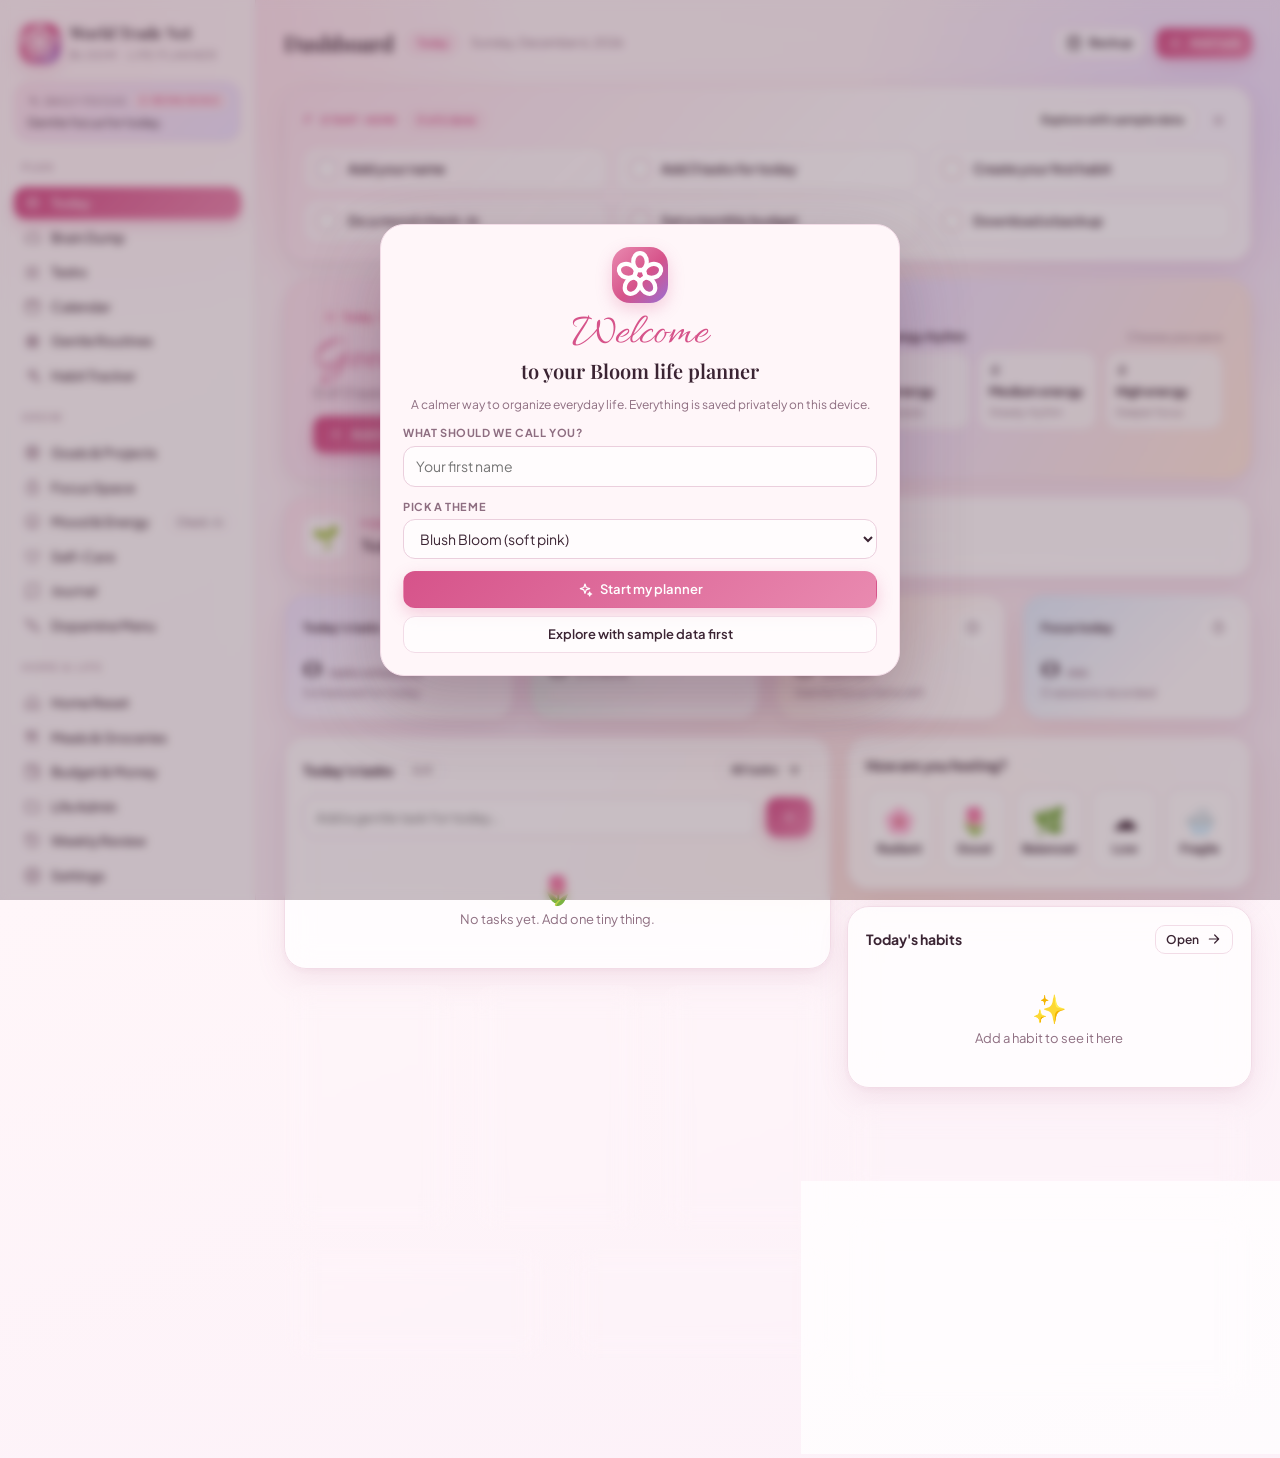
==== p/bl-rgx7etac41/bloom-life-planner-offline.html @ 40bbe831 "push code" ====
<!doctype html><html lang="en" data-theme="blush"><head><meta charset="utf-8"><meta name="viewport" content="width=device-width,initial-scale=1">
<title>Bloom Life Planner · World Trade Net (offline)</title><link rel="icon" href="[data-uri]"><style>@font-face{font-family:Jakarta;src:url([data-uri]) format('woff2');font-weight:400;font-display:swap}
@font-face{font-family:Jakarta;src:url([data-uri]) format('woff2');font-weight:500;font-display:swap}
@font-face{font-family:Jakarta;src:url([data-uri]) format('woff2');font-weight:600;font-display:swap}
@font-face{font-family:Jakarta;src:url([data-uri]) format('woff2');font-weight:700;font-display:swap}
@font-face{font-family:Playfair;src:url([data-uri]) format('woff2');font-weight:500;font-display:swap}
@font-face{font-family:Playfair;src:url([data-uri]) format('woff2');font-weight:600;font-display:swap}
@font-face{font-family:Playfair;src:url([data-uri]) format('woff2');font-weight:500;font-style:italic;font-display:swap}
@font-face{font-family:Playfair;src:url([data-uri]) format('woff2');font-weight:600;font-style:italic;font-display:swap}
@font-face{font-family:Allura;src:url([data-uri]) format('woff2');font-weight:400;font-display:swap}

:root,[data-theme=blush]{
 --bg1:#FFF6F9;--bg2:#FBEFF8;--blobA:#FFD3E3;--blobB:#E9D9FF;--blobC:#FFE6D6;
 --glass:rgba(255,255,255,.72);--glass2:rgba(255,255,255,.55);--line:#F2DCE7;--line2:#EBCFDD;
 --ink:#3B2433;--sub:#8E6E81;--mute:#B89AAB;
 --pri:#D6538A;--pri2:#E98AB0;--priSoft:#FCE3EE;--lav:#9A6FD3;--lavSoft:#EFE4FD;
 --mint:#3F9A72;--mintSoft:#DDF3E8;--peach:#E07F4F;--peachSoft:#FFE9DC;--sky:#4E86C9;--skySoft:#E1EDFB;--gold:#C99A2E;--goldSoft:#FBF0D3;
 --side:rgba(255,255,255,.62);--shadow:0 10px 30px rgba(170,90,130,.12),0 2px 6px rgba(170,90,130,.06);--ring:rgba(214,83,138,.25);
 color-scheme:light}
[data-theme=lavender]{--bg1:#F8F5FF;--bg2:#F1EBFE;--blobA:#E3D5FF;--blobB:#FFD8EA;--blobC:#D9E8FF;--line:#E4DAF6;--line2:#D9CCF0;
 --ink:#2F2442;--sub:#7A6A92;--mute:#A898BF;--pri:#8F5FD0;--pri2:#B793E6;--priSoft:#EFE6FD;--lav:#D6538A;--lavSoft:#FCE3EE;--shadow:0 10px 30px rgba(120,90,180,.13),0 2px 6px rgba(120,90,180,.06);--ring:rgba(143,95,208,.25)}
[data-theme=moonlight]{--bg1:#1B141F;--bg2:#241A2A;--blobA:#5A2747;--blobB:#3A2A5C;--blobC:#4A2B33;
 --glass:rgba(48,34,54,.72);--glass2:rgba(60,43,66,.55);--line:#46334D;--line2:#56405E;
 --ink:#F7EAF2;--sub:#C7AABD;--mute:#8E7488;--pri:#F28DB5;--pri2:#F6A9C8;--priSoft:#4A2A3E;--lav:#C3A1F2;--lavSoft:#3A2D52;
 --mint:#7FD3AA;--mintSoft:#24382F;--peach:#F4A37C;--peachSoft:#43302A;--sky:#8DB8EE;--skySoft:#25324A;--gold:#E9C56A;--goldSoft:#3E3522;
 --side:rgba(36,26,42,.78);--shadow:0 10px 30px rgba(0,0,0,.35);--ring:rgba(242,141,181,.3);color-scheme:dark}

*{box-sizing:border-box}
html,body{margin:0;height:100%}
body{font-family:Jakarta,system-ui,sans-serif;color:var(--ink);background:linear-gradient(160deg,var(--bg1),var(--bg2));font-size:14px;line-height:1.45;-webkit-font-smoothing:antialiased}
body:before{content:"";position:fixed;inset:0;z-index:-1;background:
 radial-gradient(600px 420px at 8% 4%,var(--blobA),transparent 70%),
 radial-gradient(520px 420px at 95% 12%,var(--blobB),transparent 70%),
 radial-gradient(600px 500px at 70% 100%,var(--blobC),transparent 70%);opacity:.75}
button,input,select,textarea{font:inherit;color:inherit}
a{color:var(--pri)}
.app{display:flex;min-height:100vh}
/* sidebar */
.side{width:256px;flex:none;position:sticky;top:0;height:100vh;overflow:auto;padding:18px 14px;background:var(--side);backdrop-filter:blur(18px);border-right:1px solid var(--line);display:flex;flex-direction:column;gap:10px;z-index:40}
.brand{display:flex;gap:10px;align-items:center;padding:4px 6px 8px}
.logo{width:40px;height:40px;border-radius:13px;background:linear-gradient(135deg,var(--pri2),var(--pri) 55%,var(--lav));display:grid;place-items:center;color:#fff;box-shadow:0 6px 16px var(--ring)}
.brand b{font:600 16px Playfair;letter-spacing:.2px;display:block}
.brand small{font-size:10.5px;color:var(--sub);letter-spacing:1.4px;text-transform:uppercase}
.focuscard{background:linear-gradient(135deg,var(--priSoft),var(--lavSoft));border:1px solid var(--line);border-radius:16px;padding:10px 12px}
.focuscard .k{font-size:10px;letter-spacing:1.5px;text-transform:uppercase;color:var(--sub);font-weight:600;display:flex;justify-content:space-between;align-items:center}
.focuscard .v{font-size:12.5px;margin-top:3px}
.navlbl{font-size:10px;letter-spacing:1.6px;text-transform:uppercase;color:var(--mute);font-weight:700;margin:8px 8px 2px}
.nav{display:flex;flex-direction:column;gap:2px}
.nav a{display:flex;align-items:center;gap:10px;padding:6.5px 10px;border-radius:12px;color:var(--ink);text-decoration:none;font-weight:500;font-size:13.5px;transition:.15s}
.nav a svg{width:17px;height:17px;color:var(--sub);flex:none}
.nav a:hover{background:var(--glass2)}
.nav a.on{background:linear-gradient(135deg,var(--pri),var(--pri2));color:#fff;box-shadow:0 6px 14px var(--ring)}
.nav a.on svg{color:#fff}
.nav .cnt{margin-left:auto;font-size:10.5px;background:var(--glass);border:1px solid var(--line);border-radius:999px;padding:0 7px;color:var(--sub);font-weight:600}
.nav a.on .cnt{background:rgba(255,255,255,.25);border-color:transparent;color:#fff}
.sidefoot{margin-top:auto;display:flex;flex-direction:column;gap:8px}
.me{display:flex;align-items:center;gap:10px;padding:8px;border-radius:14px;background:var(--glass);border:1px solid var(--line)}
.av{width:32px;height:32px;border-radius:50%;background:linear-gradient(135deg,var(--pri2),var(--lav));display:grid;place-items:center;color:#fff;font-weight:700}
.me b{font-size:12.5px;display:block}.me small{font-size:10.5px;color:var(--sub)}
/* main */
.main{flex:1;min-width:0;padding:18px 28px 60px}
.top{display:flex;align-items:center;gap:12px;margin-bottom:18px;position:sticky;top:0;z-index:30;padding:10px 0;backdrop-filter:blur(10px)}
.top h1{font:600 22px Playfair;margin:0}
.chip{display:inline-flex;align-items:center;gap:6px;font-size:11px;font-weight:600;padding:3px 10px;border-radius:999px;background:var(--priSoft);color:var(--pri);border:1px solid var(--line)}
.chip.lav{background:var(--lavSoft);color:var(--lav)}.chip.mint{background:var(--mintSoft);color:var(--mint)}.chip.peach{background:var(--peachSoft);color:var(--peach)}.chip.sky{background:var(--skySoft);color:var(--sky)}.chip.gold{background:var(--goldSoft);color:var(--gold)}.chip.grey{background:var(--glass2);color:var(--sub)}
.top .sp{flex:1}
.icon-btn.ham{display:none}
.btn{display:inline-flex;align-items:center;gap:7px;border:1px solid var(--line);background:var(--glass);padding:8px 14px;border-radius:12px;cursor:pointer;font-weight:600;font-size:13px;transition:.15s;white-space:nowrap}
.btn:hover{border-color:var(--pri2);transform:translateY(-1px)}
.btn svg{width:16px;height:16px}
.btn.pri{background:linear-gradient(135deg,var(--pri),var(--pri2));border-color:transparent;color:#fff;box-shadow:0 6px 16px var(--ring)}
.btn.sm{padding:5px 10px;font-size:12px;border-radius:10px}
.btn.ghost{background:transparent}
.btn.danger{color:#C2416B}
.icon-btn{width:30px;height:30px;display:inline-grid;place-items:center;border-radius:9px;border:1px solid transparent;background:transparent;cursor:pointer;color:var(--sub)}
.icon-btn:hover{background:var(--glass2);border-color:var(--line);color:var(--pri)}
.icon-btn svg{width:15px;height:15px}
/* cards */
.grid{display:grid;gap:16px}
.g2{grid-template-columns:repeat(2,minmax(0,1fr))}.g3{grid-template-columns:repeat(3,minmax(0,1fr))}.g4{grid-template-columns:repeat(4,minmax(0,1fr))}
.card{background:var(--glass);backdrop-filter:blur(14px);border:1px solid var(--line);border-radius:22px;padding:18px;box-shadow:var(--shadow);min-width:0}
.card.tint{background:linear-gradient(135deg,var(--priSoft),var(--glass) 60%)}
.card.lav{background:linear-gradient(135deg,var(--lavSoft),var(--glass) 70%)}
.card.mint{background:linear-gradient(135deg,var(--mintSoft),var(--glass) 70%)}
.card.peach{background:linear-gradient(135deg,var(--peachSoft),var(--glass) 70%)}
.card.sky{background:linear-gradient(135deg,var(--skySoft),var(--glass) 70%)}
.ch{display:flex;align-items:center;gap:8px;margin-bottom:12px}
.ch h3{margin:0;font-size:14px;font-weight:700}
.ch .sub{color:var(--sub);font-size:12px}
.ch .sp{flex:1}
.eyebrow{font-size:10.5px;letter-spacing:1.6px;text-transform:uppercase;color:var(--pri);font-weight:700;display:flex;align-items:center;gap:6px}
.hero{position:relative;overflow:hidden;border-radius:26px;padding:26px 28px;background:linear-gradient(120deg,var(--priSoft),var(--lavSoft) 60%,var(--peachSoft));border:1px solid var(--line);box-shadow:var(--shadow)}
.hero h2{font:600 30px Playfair;margin:6px 0 4px}
.hero h2 .script{font:400 46px Allura;color:var(--pri);font-weight:400;line-height:.8}
.hero p{margin:0;color:var(--sub)}
.stat{display:flex;flex-direction:column;gap:2px}
.stat .n{font:600 30px Playfair;line-height:1.1}
.stat .l{font-size:12px;color:var(--sub)}
.stat .k{font-size:11px;font-weight:700;letter-spacing:.3px;display:flex;align-items:center;gap:6px}
.bar{height:8px;border-radius:99px;background:var(--glass2);border:1px solid var(--line);overflow:hidden}
.bar i{display:block;height:100%;border-radius:99px;background:linear-gradient(90deg,var(--pri),var(--pri2))}
.bar.mint i{background:linear-gradient(90deg,var(--mint),#8BD3B0)}.bar.lav i{background:linear-gradient(90deg,var(--lav),#C7AEF0)}.bar.peach i{background:linear-gradient(90deg,var(--peach),#F6B892)}.bar.sky i{background:linear-gradient(90deg,var(--sky),#9CC2EE)}
.muted{color:var(--sub)}.small{font-size:12px}.tiny{font-size:11px}
.row{display:flex;align-items:center;gap:10px}
.wrap{flex-wrap:wrap}
.col{display:flex;flex-direction:column;gap:8px}
.empty{text-align:center;color:var(--sub);padding:22px 10px;font-size:13px}
.empty .e{font-size:28px}
/* list items */
.item{display:flex;align-items:center;gap:10px;padding:10px 12px;border-radius:14px;background:var(--glass2);border:1px solid var(--line);transition:.15s}
.item:hover{border-color:var(--pri2)}
.item .t{flex:1;min-width:0}
.item .t b{font-weight:600;font-size:13.5px;display:block;overflow:hidden;text-overflow:ellipsis}
.item .t small{color:var(--sub);font-size:11.5px}
.item.done .t b{text-decoration:line-through;color:var(--mute)}
.item .acts{display:flex;gap:2px;opacity:.55}.item:hover .acts{opacity:1}
.ck{width:22px;height:22px;border-radius:8px;border:2px solid var(--line2);background:var(--glass);display:grid;place-items:center;cursor:pointer;flex:none;transition:.15s;padding:0}
.ck.round{border-radius:50%}
.ck svg{width:13px;height:13px;color:#fff;opacity:0}
.ck.on{background:linear-gradient(135deg,var(--mint),#6CC79C);border-color:transparent}
.ck.on svg{opacity:1}
.list{display:flex;flex-direction:column;gap:7px}
.seg{display:inline-flex;background:var(--glass2);border:1px solid var(--line);border-radius:12px;padding:3px;gap:2px}
.seg button{border:0;background:transparent;padding:5px 12px;border-radius:9px;cursor:pointer;font-size:12px;font-weight:600;color:var(--sub)}
.seg button.on{background:var(--glass);color:var(--pri);box-shadow:0 2px 6px rgba(0,0,0,.06)}
.energy{display:grid;grid-template-columns:repeat(3,1fr);gap:8px}
.energy button{border:1px solid var(--line);background:var(--glass);border-radius:14px;padding:9px 10px;text-align:left;cursor:pointer}
.energy button b{display:block;font-size:12.5px}.energy button small{font-size:10.5px;color:var(--sub)}
.energy button.on{background:linear-gradient(135deg,var(--peachSoft),var(--goldSoft));border-color:var(--peach)}
.pill{display:inline-flex;align-items:center;gap:5px;font-size:10.5px;font-weight:600;padding:2px 8px;border-radius:999px;background:var(--glass2);border:1px solid var(--line);color:var(--sub)}
.dot{width:8px;height:8px;border-radius:50%;display:inline-block;flex:none}
/* forms */
.f{display:flex;flex-direction:column;gap:5px;margin-bottom:12px}
.f label{font-size:11px;font-weight:700;letter-spacing:.6px;text-transform:uppercase;color:var(--sub)}
.in{width:100%;border:1px solid var(--line2);background:var(--glass);border-radius:12px;padding:9px 12px;outline:none;transition:.15s}
.in:focus{border-color:var(--pri);box-shadow:0 0 0 4px var(--ring)}
textarea.in{min-height:84px;resize:vertical}
.frow{display:grid;grid-template-columns:1fr 1fr;gap:10px}
.qa{display:flex;gap:8px}
.qa .in{flex:1}
/* modal */
.mask{position:fixed;inset:0;background:rgba(60,25,45,.28);backdrop-filter:blur(4px);display:grid;place-items:center;z-index:100;padding:16px;animation:fade .15s}
.modal{width:min(520px,100%);max-height:90vh;overflow:auto;background:var(--bg1);border:1px solid var(--line);border-radius:24px;padding:22px;box-shadow:0 30px 70px rgba(80,30,60,.3);animation:pop .2s cubic-bezier(.2,.9,.3,1.2)}
.modal h3{font:600 20px Playfair;margin:0 0 4px}
.modal .mh{display:flex;align-items:flex-start;gap:10px;margin-bottom:14px}
.modal .mf{display:flex;justify-content:flex-end;gap:8px;margin-top:6px}
@keyframes pop{from{transform:scale(.94);opacity:0}}@keyframes fade{from{opacity:0}}
.toast{position:fixed;bottom:22px;left:50%;transform:translateX(-50%);background:var(--ink);color:var(--bg1);padding:10px 18px;border-radius:999px;font-weight:600;font-size:13px;z-index:200;box-shadow:0 10px 30px rgba(0,0,0,.2);animation:pop .2s}
/* calendar */
.cal{display:grid;grid-template-columns:repeat(7,1fr);gap:6px}
.cal .dn{font-size:10.5px;font-weight:700;letter-spacing:1px;color:var(--sub);text-align:center;padding:4px 0}
.cal .d{min-height:92px;border-radius:14px;background:var(--glass2);border:1px solid var(--line);padding:6px 7px;cursor:pointer;display:flex;flex-direction:column;gap:3px;overflow:hidden}
.cal .d.o{opacity:.4}
.cal .d.today{border-color:var(--pri);box-shadow:0 0 0 3px var(--ring)}
.cal .d.sel{background:var(--priSoft)}
.cal .d .num{font-size:12px;font-weight:700}
.ev{font-size:10.5px;padding:2px 6px;border-radius:7px;white-space:nowrap;overflow:hidden;text-overflow:ellipsis;font-weight:600}
/* habits */
.hgrid{width:100%;border-collapse:separate;border-spacing:0 6px}
.hgrid th{font-size:10.5px;letter-spacing:1px;color:var(--sub);font-weight:700;text-transform:uppercase;padding:0 4px}
.hgrid td{background:var(--glass2);padding:8px 6px;border-top:1px solid var(--line);border-bottom:1px solid var(--line);text-align:center}
.hgrid td:first-child{text-align:left;border-left:1px solid var(--line);border-radius:14px 0 0 14px;padding-left:12px}
.hgrid td:last-child{border-right:1px solid var(--line);border-radius:0 14px 14px 0}
.hcell{width:26px;height:26px;border-radius:9px;border:2px solid var(--line2);background:var(--glass);cursor:pointer;display:inline-grid;place-items:center;padding:0}
.hcell.on{border-color:transparent;color:#fff}
.hcell svg{width:13px;height:13px}
.emo{font-size:18px;width:34px;height:34px;display:grid;place-items:center;border-radius:12px;background:var(--glass);border:1px solid var(--line);flex:none}
/* focus timer */
.ring{position:relative;width:230px;height:230px;margin:6px auto}
.ring svg{width:100%;height:100%;transform:rotate(-90deg)}
.ring .c{position:absolute;inset:0;display:grid;place-items:center;text-align:center}
.ring .c b{font:600 46px Playfair;display:block;letter-spacing:1px}
/* mood */
.moods{display:grid;grid-template-columns:repeat(5,1fr);gap:8px}
.moods button{border:1px solid var(--line);background:var(--glass);border-radius:16px;padding:12px 6px;cursor:pointer;text-align:center}
.moods button .m{font-size:26px;display:block}
.moods button b{font-size:12px;display:block;margin-top:2px}
.moods button small{font-size:10px;color:var(--sub)}
.moods button.on{border-color:var(--pri);background:var(--priSoft);box-shadow:0 0 0 3px var(--ring)}
.tag{border:1px solid var(--line);background:var(--glass);border-radius:999px;padding:4px 11px;font-size:11.5px;cursor:pointer;font-weight:500}
.tag.on{background:var(--lavSoft);border-color:var(--lav);color:var(--lav);font-weight:700}
/* rooms */
.room{border-radius:22px;padding:16px;border:1px solid var(--line);background:var(--glass);box-shadow:var(--shadow)}
.room .ic{width:42px;height:42px;border-radius:14px;display:grid;place-items:center;font-size:20px}
/* meals */
.week{display:grid;grid-template-columns:repeat(7,minmax(0,1fr));gap:8px}
.dayc{border-radius:16px;border:1px solid var(--line);background:var(--glass2);padding:8px;display:flex;flex-direction:column;gap:6px;min-width:0}
.dayc.today{border-color:var(--pri);background:var(--priSoft)}
.dayc h4{margin:0;font-size:12px;font-weight:700}
.meal{border-radius:11px;padding:6px 8px;font-size:11.5px;cursor:pointer;border:1px dashed var(--line2);min-height:38px}
.meal small{display:block;font-size:9.5px;letter-spacing:1px;font-weight:700;text-transform:uppercase}
.meal.has{border-style:solid}
/* dopamine */
.menu4{display:grid;grid-template-columns:repeat(4,minmax(0,1fr));gap:14px}
/* journal */
.jentry{border-left:3px solid var(--pri2);padding:4px 0 4px 12px}
.banner{background:linear-gradient(90deg,var(--pri),var(--lav));color:#fff;text-align:center;padding:8px 14px;font-size:13px;font-weight:600}
.banner a{color:#fff;text-decoration:underline}
.kbd{font-size:11px;border:1px solid var(--line);border-radius:6px;padding:0 5px;background:var(--glass2)}
.svgc{width:100%;display:block}
.fab{display:none}
@media (max-width:1100px){.g4{grid-template-columns:repeat(2,minmax(0,1fr))}.menu4{grid-template-columns:repeat(2,minmax(0,1fr))}}
@media (max-width:860px){
 .side{position:fixed;left:0;top:0;transform:translateX(-105%);transition:.25s;box-shadow:20px 0 50px rgba(0,0,0,.15)}
 .side.open{transform:none}
 .icon-btn.ham{display:inline-grid}
 .main{padding:10px 14px 90px}
 .g2,.g3{grid-template-columns:1fr}
 .grid[style*=grid-template-columns]{grid-template-columns:minmax(0,1fr)!important}
 .ch{flex-wrap:wrap}
 .seg{flex-wrap:wrap}
 .cal{gap:3px}.cal .d{padding:4px}
 .hgrid td,.hgrid th{padding:6px 3px}
 .banner{font-size:11.5px}
 .top .btn.pri{padding:6px 10px}
 .week{grid-template-columns:repeat(2,minmax(0,1fr))}
 .top h1{font-size:19px}.top .hide-m{display:none}
 .hero h2{font-size:24px}.hero h2 .script{font-size:36px}
 .cal .d{min-height:62px}.ev{display:none}.cal .d .dots{display:flex}
 .fab{display:grid;position:fixed;right:18px;bottom:20px;width:56px;height:56px;border-radius:50%;border:0;background:linear-gradient(135deg,var(--pri),var(--pri2));color:#fff;box-shadow:0 10px 24px var(--ring);z-index:50;place-items:center}
 .energy{grid-template-columns:1fr 1fr 1fr}
}
@media (max-width:520px){.g4{grid-template-columns:1fr 1fr}.moods{grid-template-columns:repeat(5,1fr)}.moods button{padding:8px 2px}.moods button small{display:none}.menu4{grid-template-columns:1fr}.frow{grid-template-columns:1fr}}
.dots{display:none;gap:2px;flex-wrap:wrap}
</style>
<script>window.BLOOM_MODE='full';window.BLOOM_SHOP='https://www.etsy.com/shop/worldtradenet';window.BLOOM_NOSW=true;</script></head><body><div id="root"></div><script>/* World Trade Net · Bloom ADHD Life Planner — core */
const MODE = window.BLOOM_MODE || 'full';
const DEMO = MODE === 'demo';
const KEY = DEMO ? 'wtn-bloom-demo-v1' : 'wtn-bloom-v1';
const SHOP = window.BLOOM_SHOP || 'https://www.etsy.com/shop/worldtradenet';
const store = (() => { try { const s = DEMO ? sessionStorage : localStorage; s.setItem('_t', '1'); s.removeItem('_t'); return s; } catch (e) { const m = {}; return { getItem: k => m[k] ?? null, setItem: (k, v) => m[k] = v, removeItem: k => delete m[k] }; } })();

const $ = s => document.querySelector(s);
const uid = () => Math.random().toString(36).slice(2, 9);
const pad = n => String(n).padStart(2, '0');
const iso = d => `${d.getFullYear()}-${pad(d.getMonth() + 1)}-${pad(d.getDate())}`;
const TODAY = () => iso(new Date());
const D = s => new Date(s + 'T12:00:00');
const addDays = (s, n) => { const d = D(s); d.setDate(d.getDate() + n); return iso(d); };
const diffDays = (a, b) => Math.round((D(a) - D(b)) / 864e5);
const fmt = (s, o) => D(s).toLocaleDateString(undefined, o || { weekday: 'short', month: 'short', day: 'numeric' });
const esc = s => String(s ?? '').replace(/[&<>"']/g, c => ({ '&': '&amp;', '<': '&lt;', '>': '&gt;', '"': '&quot;', "'": '&#39;' }[c]));
const ym = s => s.slice(0, 7);
const clamp = (x, a, b) => Math.max(a, Math.min(b, x));
const pct = (a, b) => b ? Math.round(100 * a / b) : 0;
const sum = a => a.reduce((x, y) => x + (+y || 0), 0);
function weekStart(s) { const d = D(s); const ws = S.settings.weekStart ?? 1; const off = (d.getDay() - ws + 7) % 7; d.setDate(d.getDate() - off); return iso(d); }
function weekDays(s) { const a = weekStart(s); return [0, 1, 2, 3, 4, 5, 6].map(i => addDays(a, i)); }
function money(n, dec) { try { return new Intl.NumberFormat(undefined, { style: 'currency', currency: S.settings.currency || 'USD', maximumFractionDigits: dec === 0 ? 0 : 2 }).format(+n || 0); } catch (e) { return '$' + (+n || 0).toFixed(2); } }
function greet() { const h = new Date().getHours(); return h < 5 ? 'Good night' : h < 12 ? 'Good morning' : h < 17 ? 'Good afternoon' : h < 22 ? 'Good evening' : 'Good night'; }

const I = {
 sun: '<circle cx="12" cy="12" r="4"/><path d="M12 2v2M12 20v2M4.9 4.9l1.4 1.4M17.7 17.7l1.4 1.4M2 12h2M20 12h2M4.9 19.1l1.4-1.4M17.7 6.3l1.4-1.4"/>',
 moon: '<path d="M21 12.8A9 9 0 1 1 11.2 3a7 7 0 0 0 9.8 9.8z"/>',
 home: '<path d="M3 10.5 12 3l9 7.5V20a1 1 0 0 1-1 1h-5v-6H9v6H4a1 1 0 0 1-1-1z"/>',
 cloud: '<path d="M17.5 19H7a5 5 0 1 1 1-9.9A6 6 0 0 1 19.5 11 4 4 0 0 1 17.5 19z"/>',
 brain: '<path d="M9.5 2A2.5 2.5 0 0 0 7 4.5v.3A3 3 0 0 0 4.5 9a3 3 0 0 0 .4 4.9A3 3 0 0 0 7.5 19 2.5 2.5 0 0 0 12 20V4.5A2.5 2.5 0 0 0 9.5 2zM14.5 2A2.5 2.5 0 0 1 17 4.5v.3A3 3 0 0 1 19.5 9a3 3 0 0 1-.4 4.9 3 3 0 0 1-2.6 5.1A2.5 2.5 0 0 1 12 20"/>',
 list: '<path d="M9 6h11M9 12h11M9 18h11"/><path d="m3.5 6 1 1 2-2M3.5 12l1 1 2-2M3.5 18l1 1 2-2"/>',
 cal: '<rect x="3" y="4.5" width="18" height="16.5" rx="3"/><path d="M3 9.5h18M8 2.5v4M16 2.5v4"/>',
 spark: '<path d="M12 3l1.8 5.2L19 10l-5.2 1.8L12 17l-1.8-5.2L5 10l5.2-1.8z"/><path d="M19 15l.8 2.2L22 18l-2.2.8L19 21l-.8-2.2L16 18l2.2-.8z"/>',
 target: '<circle cx="12" cy="12" r="9"/><circle cx="12" cy="12" r="5"/><circle cx="12" cy="12" r="1.5"/>',
 heart: '<path d="M19.5 13.6 12 21l-7.5-7.4A5 5 0 0 1 12 6.6a5 5 0 0 1 7.5 7z"/>',
 wallet: '<path d="M19 7V5a2 2 0 0 0-2-2H5a2 2 0 0 0 0 4h14a2 2 0 0 1 2 2v3h-4a2 2 0 0 0 0 4h4v3a2 2 0 0 1-2 2H5a2 2 0 0 1-2-2V5"/>',
 timer: '<circle cx="12" cy="13" r="8"/><path d="M12 9v4l2.5 2M9.5 2h5"/>',
 smile: '<circle cx="12" cy="12" r="9"/><path d="M8.5 14.5a4.5 4.5 0 0 0 7 0M9 9.5h.01M15 9.5h.01"/>',
 fork: '<path d="M4 3v7a3 3 0 0 0 3 3v8M7 3v6M10 3v7a3 3 0 0 1-3 3M17 21V3c-2.2 1.2-3 4-3 7v4h3"/>',
 flower: '<ellipse cx="12" cy="6.3" rx="2.9" ry="3.7" transform="rotate(0 12 12)"/><ellipse cx="12" cy="6.3" rx="2.9" ry="3.7" transform="rotate(72 12 12)"/><ellipse cx="12" cy="6.3" rx="2.9" ry="3.7" transform="rotate(144 12 12)"/><ellipse cx="12" cy="6.3" rx="2.9" ry="3.7" transform="rotate(216 12 12)"/><ellipse cx="12" cy="6.3" rx="2.9" ry="3.7" transform="rotate(288 12 12)"/><circle cx="12" cy="12" r="2.2"/>',
 folder: '<path d="M3 7a2 2 0 0 1 2-2h4l2 2h8a2 2 0 0 1 2 2v9a2 2 0 0 1-2 2H5a2 2 0 0 1-2-2z"/>',
 gear: '<circle cx="12" cy="12" r="3"/><path d="M19.4 15a1.7 1.7 0 0 0 .3 1.8l.1.1a2 2 0 1 1-2.8 2.8l-.1-.1a1.7 1.7 0 0 0-1.8-.3 1.7 1.7 0 0 0-1 1.5V21a2 2 0 1 1-4 0v-.1a1.7 1.7 0 0 0-1.1-1.5 1.7 1.7 0 0 0-1.8.3l-.1.1a2 2 0 1 1-2.8-2.8l.1-.1a1.7 1.7 0 0 0 .3-1.8 1.7 1.7 0 0 0-1.5-1H3a2 2 0 1 1 0-4h.1a1.7 1.7 0 0 0 1.5-1.1 1.7 1.7 0 0 0-.3-1.8l-.1-.1a2 2 0 1 1 2.8-2.8l.1.1a1.7 1.7 0 0 0 1.8.3H9a1.7 1.7 0 0 0 1-1.5V3a2 2 0 1 1 4 0v.1a1.7 1.7 0 0 0 1 1.5 1.7 1.7 0 0 0 1.8-.3l.1-.1a2 2 0 1 1 2.8 2.8l-.1.1a1.7 1.7 0 0 0-.3 1.8V9a1.7 1.7 0 0 0 1.5 1H21a2 2 0 1 1 0 4h-.1a1.7 1.7 0 0 0-1.5 1z"/>',
 book: '<path d="M4 4.5A2.5 2.5 0 0 1 6.5 2H20v17H6.5A2.5 2.5 0 0 0 4 21.5zM4 21.5A2.5 2.5 0 0 1 6.5 19H20"/>',
 candy: '<circle cx="12" cy="12" r="4.5"/><path d="M8.8 8.8 5 5l-2 1 1-3M15.2 15.2 19 19l2-1-1 3M5 5l-1 3M19 19l1-3"/>',
 review: '<path d="M3 12a9 9 0 1 0 3-6.7L3 8"/><path d="M3 3v5h5M12 7v5l3 2"/>',
 plus: '<path d="M12 5v14M5 12h14"/>', check: '<path d="m5 12.5 4.5 4.5L19 7"/>', x: '<path d="M6 6l12 12M18 6 6 18"/>',
 edit: '<path d="M4 20h4L19 9a2.8 2.8 0 0 0-4-4L4 16z"/>', trash: '<path d="M4 7h16M9 7V4h6v3M6 7l1 13h10l1-13"/>',
 left: '<path d="m15 18-6-6 6-6"/>', right: '<path d="m9 18 6-6-6-6"/>', menu: '<path d="M4 6h16M4 12h16M4 18h16"/>',
 play: '<path d="M7 4.5v15l12-7.5z"/>', pause: '<path d="M7 4h3.5v16H7zM13.5 4H17v16h-3.5z"/>', reset: '<path d="M3 12a9 9 0 1 0 3-6.7L3 8"/><path d="M3 3v5h5"/>',
 down: '<path d="M12 4v12M7 11l5 5 5-5M5 20h14"/>', up: '<path d="M12 20V8M7 13l5-5 5 5M5 4h14"/>', db: '<ellipse cx="12" cy="5" rx="8" ry="3"/><path d="M4 5v14c0 1.7 3.6 3 8 3s8-1.3 8-3V5M4 12c0 1.7 3.6 3 8 3s8-1.3 8-3"/>',
 drop: '<path d="M12 2.5S5.5 10 5.5 14.5a6.5 6.5 0 0 0 13 0C18.5 10 12 2.5 12 2.5z"/>', bolt: '<path d="M13 2 4 14h7l-1 8 9-12h-7z"/>', arrow: '<path d="M5 12h14M13 6l6 6-6 6"/>',
 trend: '<path d="m3 17 6-6 4 4 8-8M15 7h6v6"/>', flag: '<path d="M5 21V4h11l-2 4 2 4H5"/>', dice: '<rect x="3" y="3" width="18" height="18" rx="4"/><path d="M8 8h.01M16 8h.01M12 12h.01M8 16h.01M16 16h.01"/>',
 bed: '<path d="M3 18V7M3 13h18v5M21 13a3 3 0 0 0-3-3h-7v3"/><circle cx="7" cy="10.5" r="1.6"/>', shield: '<path d="M12 3 4 6v6c0 5 3.5 8 8 9 4.5-1 8-4 8-9V6z"/>',
 search: '<circle cx="11" cy="11" r="7"/><path d="m20 20-3.5-3.5"/>', clock: '<circle cx="12" cy="12" r="9"/><path d="M12 7v5l3 2"/>', star: '<path d="m12 3 2.7 5.6 6.1.9-4.4 4.3 1 6.1L12 17l-5.4 2.9 1-6.1-4.4-4.3 6.1-.9z"/>',
};
const ic = (n, cls) => `<svg class="${cls || ''}" viewBox="0 0 24 24" fill="none" stroke="currentColor" stroke-width="1.8" stroke-linecap="round" stroke-linejoin="round">${I[n] || ''}</svg>`;

const COLORS = { rose: '#E36A9A', lav: '#9A6FD3', mint: '#3F9A72', peach: '#E07F4F', sky: '#4E86C9', gold: '#C99A2E', berry: '#B83A6E', sage: '#7FA37F' };
const AREAS = ['Home', 'Work', 'Self', 'Errands', 'Family', 'Health', 'Money'];
const MOODS = [{ v: 5, e: '🌸', n: 'Radiant', d: 'Light & uplifted' }, { v: 4, e: '🌷', n: 'Good', d: 'Content & steady' }, { v: 3, e: '🌿', n: 'Balanced', d: 'Calm & present' }, { v: 2, e: '☁️', n: 'Low', d: 'Tired or quiet' }, { v: 1, e: '🌧️', n: 'Fragile', d: 'Needs extra care' }];
const FEELS = ['Grateful', 'Peaceful', 'Hopeful', 'Inspired', 'Loved', 'Calm', 'Proud', 'Overwhelmed', 'Anxious', 'Tired', 'Restless', 'Scattered', 'Lonely', 'Motivated'];
const ENERGY = [{ k: 'low', n: 'Low energy', d: 'Gentle pace' }, { k: 'med', n: 'Medium energy', d: 'Steady rhythm' }, { k: 'high', n: 'High energy', d: 'Deeper focus' }];
const SC_CATS = { move: ['Gentle movement', 'rose'], mind: ['Mindfulness & stillness', 'lav'], rest: ['Rest & sanctuary', 'sky'], play: ['Creativity & play', 'gold'], connect: ['Connection', 'mint'], body: ['Body care', 'peach'] };
const ADMIN_CATS = { health: ['Personal & health', 'rose'], renew: ['Renewals & licenses', 'sky'], subs: ['Subscriptions', 'lav'], home: ['Home & car', 'peach'], tax: ['Work & taxes', 'gold'], family: ['Family & pets', 'mint'] };
const EXP_CATS = { food: ['Groceries & dining', 'mint'], home: ['Home & living', 'peach'], bills: ['Bills & utilities', 'sky'], fun: ['Entertainment & fun', 'lav'], self: ['Self-care & beauty', 'rose'], transport: ['Transport', 'gold'], other: ['Other', 'sage'] };
const GROC_CATS = ['Produce', 'Protein', 'Dairy & eggs', 'Pantry', 'Frozen', 'Household', 'Other'];
const PROMPTS = ['What made you smile today?', 'What is one thing you can let go of?', 'What would make tomorrow 1% easier?', 'Who are you grateful for this week?', 'What did your body need today?', 'What is a small win you almost missed?', 'What drained you, and what refilled you?', 'Describe a moment of calm from today.', 'What are you looking forward to?', 'What would you tell a friend who had your day?'];

let S;
function blank() {
 return { v: 1, settings: { name: '', theme: 'blush', currency: 'USD', weekStart: 1, water: 8, onboarded: false, focus: 'Gentle focus for today.' },
  energy: {}, tasks: [], dumps: [], events: [], habits: [], routines: [], goals: [], focus: [], moods: {}, selfcare: [], journal: {},
  dopa: { starters: [], mains: [], sides: [], desserts: [] }, rooms: [], meals: { plan: {}, recipes: [], grocery: [] },
  money: { budget: 0, tx: [], bills: [] }, admin: [], reviews: {}, water: {}, start: {} };
}
function load() {
 try { const r = JSON.parse(store.getItem(KEY)); if (r && r.v) { S = Object.assign(blank(), r); S.settings = Object.assign(blank().settings, r.settings); return; } } catch (e) { }
 S = blank();
 if (DEMO) { seed(); S.settings.onboarded = true; }
}
let _sv;
function save() { clearTimeout(_sv); _sv = setTimeout(() => { try { store.setItem(KEY, JSON.stringify(S)); } catch (e) { toast('Could not save — storage is full or blocked'); } }, 120); }

function starters() {
 S.routines = [
  { id: uid(), name: 'A gentle morning', slot: 'morning', note: 'A small beginning, at your pace.', steps: [{ id: uid(), t: 'Drink a glass of water', m: 2 }, { id: uid(), t: 'Open the curtains', m: 1 }, { id: uid(), t: 'Take my vitamins', m: 1 }, { id: uid(), t: 'Choose one small next step', m: 3 }], log: {} },
  { id: uid(), name: 'Midday reset', slot: 'midday', note: 'A pause between the busy parts.', steps: [{ id: uid(), t: 'Eat a real lunch', m: 20 }, { id: uid(), t: 'Stretch for two minutes', m: 2 }, { id: uid(), t: 'Check tomorrow’s calendar', m: 2 }], log: {} },
  { id: uid(), name: 'A softer landing', slot: 'evening', note: 'A five-minute reset before resting.', steps: [{ id: uid(), t: 'Leave tomorrow’s bag by the door', m: 2 }, { id: uid(), t: 'Phone on the charger, away from bed', m: 1 }, { id: uid(), t: 'Write one thing I’m grateful for', m: 2 }], log: {} }];
 S.dopa = { starters: ['Dance to one song', 'Step outside for 5 minutes', 'Make a cosy drink', 'Text a friend'], mains: ['Go for a walk in nature', 'Bake something new', 'Paint or draw', 'Yoga class'],
  sides: ['Podcast while cleaning', 'Candle while working', 'Fun playlist for chores', 'Body-double video call'], desserts: ['One episode of a show', '10 minutes of scrolling', 'A sweet treat', 'Online window shopping'] };
 S.rooms = [{ id: uid(), name: 'Kitchen', icon: '🍽️', color: 'mint', steps: [{ id: uid(), t: 'Clear the counter', done: false }, { id: uid(), t: 'Load the dishwasher', done: false }, { id: uid(), t: 'Wipe the sink', done: false }] },
  { id: uid(), name: 'Bedroom', icon: '🛏️', color: 'rose', steps: [{ id: uid(), t: 'Make the bed', done: false }, { id: uid(), t: 'Clothes in the basket', done: false }] },
  { id: uid(), name: 'Bathroom', icon: '🛁', color: 'sky', steps: [{ id: uid(), t: 'Fresh towels', done: false }, { id: uid(), t: 'Wipe the mirror', done: false }] }];
}

function seed() {
 const t = TODAY(), A = n => addDays(t, n);
 Object.assign(S, blank());
 S.settings = Object.assign(S.settings, { name: 'Sophie', onboarded: true, theme: S.settings.theme || 'blush' });
 starters();
 S.energy[t] = 'med';
 const T = (title, date, o) => ({ id: uid(), title, date, done: false, prio: 'med', energy: 'med', est: 15, area: 'Self', notes: '', created: A(-3), ...o });
 S.tasks = [T('Reply to Emma’s email', t, { done: true, doneAt: t, energy: 'low', est: 10, area: 'Work' }), T('Book the dentist appointment', t, { done: true, doneAt: t, energy: 'low', est: 5, area: 'Health' }),
  T('Finish the client proposal', t, { prio: 'high', energy: 'high', est: 60, area: 'Work' }), T('Tidy the desk for 10 minutes', t, { energy: 'low', est: 10, area: 'Home' }),
  T('Order birthday gift for Mum', t, { prio: 'high', est: 15, area: 'Family' }), T('Water the plants', t, { energy: 'low', est: 5, area: 'Home' }),
  T('Plan meals for the week', A(1), { area: 'Home' }), T('Call the insurance company', A(2), { prio: 'high', area: 'Money' }), T('Return library books', A(3), { energy: 'low', area: 'Errands' }),
  T('Sort the photo folders', '', { energy: 'low', area: 'Self' }), T('Research new yoga studio', '', { area: 'Self' })];
 for (let i = 1; i <= 6; i++) { const n = [2, 1, 3, 1, 2, 4][i - 1]; for (let k = 0; k < n; k++) S.tasks.push(T(['Laundry', 'Groceries', 'Emails', 'Gym', 'Read 20 pages', 'Budget check', 'Call Grandma'][(i + k) % 7], A(-i), { done: true, doneAt: A(-i) })); }
 S.dumps = [{ id: uid(), text: 'Ask Sarah about the weekend trip', tag: 'reminder', created: t }, { id: uid(), text: 'Idea: a cosy reading corner by the window', tag: 'idea', created: A(-1) },
  { id: uid(), text: 'Car service is due soon?', tag: 'todo', created: A(-1) }, { id: uid(), text: 'Feeling behind on emails — schedule a 25 min block', tag: 'worry', created: A(-2) }, { id: uid(), text: 'Gift idea for Mum: a silk scarf', tag: 'idea', created: A(-3) }];
 S.events = [{ id: uid(), title: 'Yoga class', date: t, time: '18:30', color: 'lav' }, { id: uid(), title: 'Coffee with Mia', date: A(1), time: '10:00', color: 'rose' }, { id: uid(), title: 'Team meeting', date: A(2), time: '09:30', color: 'sky' },
  { id: uid(), title: 'Dentist', date: A(5), time: '15:00', color: 'peach' }, { id: uid(), title: 'Mum’s birthday', date: A(8), time: '', color: 'gold' }, { id: uid(), title: 'Book club', date: A(-4), time: '19:00', color: 'mint' }, { id: uid(), title: 'Farmers market', date: A(12), time: '09:00', color: 'mint' }];
 const H = (name, emoji, color, freq, p) => { const h = { id: uid(), name, emoji, color, freq, log: {}, created: A(-40) }; for (let i = 1; i < 40; i++) if (((i * 7 + name.length * 3) % 10) / 10 < p) h.log[A(-i)] = 1; return h; };
 S.habits = [H('A glass of water', '💧', 'sky', 'daily', .85), H('A gentle stretch', '🧘', 'lav', 'weekdays', .7), H('A few pages', '📖', 'rose', 'daily', .6), H('An evening without rushing', '🌙', 'peach', 'daily', .55), H('A little time outdoors', '🌿', 'mint', 'daily', .65)];
 S.habits[0].log[t] = 1; S.habits[2].log[t] = 1;
 S.routines[0].log[t] = [S.routines[0].steps[0].id, S.routines[0].steps[1].id];
 S.goals = [{ id: uid(), title: 'Create a cosy reading corner', area: 'Home', due: A(21), color: 'rose', steps: [{ id: uid(), t: 'Pick the spot', done: true }, { id: uid(), t: 'Find a comfy chair', done: true }, { id: uid(), t: 'Buy a warm lamp', done: false }, { id: uid(), t: 'Add a small shelf', done: false }] },
  { id: uid(), title: 'Run a 5K by spring', area: 'Health', due: A(90), color: 'mint', steps: [{ id: uid(), t: 'Buy running shoes', done: true }, { id: uid(), t: 'Couch-to-5K week 1', done: true }, { id: uid(), t: 'Week 2', done: true }, { id: uid(), t: 'Week 3', done: false }, { id: uid(), t: 'Sign up for a race', done: false }] },
  { id: uid(), title: 'Save for a weekend away', area: 'Money', due: A(60), color: 'lav', steps: [{ id: uid(), t: 'Choose the place', done: true }, { id: uid(), t: 'Set up a savings pot', done: false }, { id: uid(), t: 'Book the stay', done: false }] }];
 S.focus = [[0, 25, 'Finish the client proposal'], [0, 25, 'Finish the client proposal'], [-1, 45, 'Emails'], [-2, 25, 'Budget check'], [-3, 15, 'Tidy the desk'], [-5, 25, 'Reading'], [-6, 45, 'Proposal outline']].map(([d, m, l]) => ({ id: uid(), date: A(d), mins: m, label: l, at: '10:00' }));
 const mv = [4, 3, 4, 5, 3, 2, 4, 4, 3, 4, 5, 4, 3, 4], en = ['med', 'low', 'med', 'high', 'med', 'low', 'med'];
 for (let i = 13; i >= 1; i--) S.moods[A(-i)] = { mood: mv[i], energy: en[i % 7], tags: [FEELS[(i * 3) % FEELS.length], FEELS[(i * 5 + 1) % FEELS.length]], note: '', sleep: 6.5 + (i % 4) * .5 };
 S.moods[t] = { mood: 4, energy: 'med', tags: ['Grateful', 'Calm'], note: 'Slow morning, but I got the hard email done.', sleep: 7.5 };
 for (let i = 0; i < 8; i++) S.water[A(-i)] = [5, 8, 6, 7, 8, 4, 6, 7][i];
 S.selfcare = [{ id: uid(), title: 'Slow stretch', cat: 'move', date: t, time: '09:00', mins: 15, done: true }, { id: uid(), title: 'A few quiet lines', cat: 'mind', date: t, time: '21:00', mins: 10, done: false },
  { id: uid(), title: 'Quiet tea by the window', cat: 'rest', date: A(-1), time: '20:00', mins: 10, done: true }, { id: uid(), title: 'Sketch for pleasure', cat: 'play', date: A(-2), time: '', mins: 20, done: true }, { id: uid(), title: 'Face mask & bath', cat: 'body', date: A(-3), time: '', mins: 25, done: true }, { id: uid(), title: 'Call a friend', cat: 'connect', date: A(1), time: '19:00', mins: 20, done: false }];
 S.journal[t] = { grateful: ['Sunshine on my walk', 'A kind message from Emma', 'Warm cinnamon toast'], text: 'Started slow, but I got the hard email done before lunch. Taking the evening easy.', prompt: 0 };
 S.journal[A(-1)] = { grateful: ['Yoga class', 'Clean sheets'], text: 'Felt scattered in the morning. The brain dump helped a lot.', prompt: 1 };
 S.meals.recipes = [{ id: uid(), name: 'Berry overnight oats', type: 'Breakfast', ing: ['Oats', 'Greek yogurt', 'Berries', 'Honey'] }, { id: uid(), name: 'Easy tomato toast', type: 'Lunch', ing: ['Sourdough', 'Tomatoes', 'Basil', 'Olive oil'] },
  { id: uid(), name: 'Lemon chickpea bowl', type: 'Dinner', ing: ['Chickpeas', 'Lemon', 'Spinach', 'Rice', 'Feta'] }, { id: uid(), name: 'Creamy tomato soup', type: 'Dinner', ing: ['Tomatoes', 'Onion', 'Cream', 'Garlic'] }];
 const wd = weekDays(t), R = S.meals.recipes;
 const plan = [['b', 0, R[0]], ['l', 0, R[1]], ['d', 0, R[2]], ['b', 1, 'Avocado toast'], ['d', 1, R[3]], ['l', 2, R[2]], ['d', 2, 'Pasta night'], ['b', 3, R[0]], ['s', 3, 'Apple & almond butter'], ['d', 4, 'Pizza with friends'], ['b', 5, 'Pancakes'], ['d', 5, R[3]], ['l', 6, 'Picnic lunch'], ['s', 1, 'Hummus & carrots']];
 for (const [k, i, r] of plan) { const day = S.meals.plan[wd[i]] = S.meals.plan[wd[i]] || {}; day[k] = typeof r === 'string' ? { text: r } : { rid: r.id, text: r.name }; }
 S.meals.grocery = [['Berries', 'Produce', 1], ['Spinach', 'Produce', 0], ['Tomatoes', 'Produce', 0], ['Lemon', 'Produce', 1], ['Chickpeas', 'Pantry', 0], ['Oats', 'Pantry', 1], ['Greek yogurt', 'Dairy & eggs', 0], ['Feta', 'Dairy & eggs', 0], ['Paper towels', 'Household', 0]].map(([text, cat, done]) => ({ id: uid(), text, cat, done: !!done }));
 const M = ym(t);
 S.money.budget = 1800;
 const tx = (type, amt, cat, d, note) => ({ id: uid(), type, amt, cat, date: d, note });
 const td = +t.slice(8), dd = n => `${M}-${pad(td >= 14 ? clamp(n, 1, td) : Math.max(1, td - (n % td)))}`;
 S.money.tx = [tx('in', 2400, 'salary', dd(1), 'Salary'), tx('in', 180, 'side', dd(10), 'Etsy sales'), tx('out', 64.2, 'food', dd(2), 'Groceries for the week'), tx('out', 38, 'food', dd(6), 'Brunch with Mia'), tx('out', 89.99, 'bills', dd(3), 'Electricity'),
  tx('out', 42, 'home', dd(5), 'Storage baskets'), tx('out', 15.99, 'fun', dd(7), 'Streaming'), tx('out', 55, 'self', dd(8), 'Haircut'), tx('out', 36.5, 'transport', dd(9), 'Fuel'), tx('out', 71.3, 'food', dd(12), 'Groceries'), tx('out', 24, 'fun', dd(13), 'Cinema'), tx('out', 18.4, 'home', dd(4), 'Candles & plants')];
 S.money.bills = [{ id: uid(), name: 'Rent', amt: 950, day: 1, paid: { [M]: 1 } }, { id: uid(), name: 'Phone', amt: 25, day: 12, paid: { [M]: 1 } }, { id: uid(), name: 'Internet', amt: 40, day: 18, paid: {} }, { id: uid(), name: 'Gym membership', amt: 32, day: 24, paid: {} }];
 S.admin = [{ id: uid(), title: 'Renew passport', cat: 'renew', due: A(20), status: 'doing', prio: 'high', notes: 'Photos first; form can be a separate step.' }, { id: uid(), title: 'Place a library hold', cat: 'health', due: A(1), status: 'todo', prio: 'low', notes: '' },
  { id: uid(), title: 'Check the reading subscription', cat: 'subs', due: A(-2), status: 'done', prio: 'med', notes: 'Kept it after checking the price.' }, { id: uid(), title: 'Car insurance renewal', cat: 'home', due: A(9), status: 'todo', prio: 'high', notes: '' }, { id: uid(), title: 'Vet check-up for Luna', cat: 'family', due: A(15), status: 'todo', prio: 'med', notes: '' }];
 S.rooms[0].steps[0].done = true; S.rooms[0].steps[1].done = true; S.rooms[1].steps[0].done = true;
 S.rooms.push({ id: uid(), name: 'Creative corner', icon: '🎨', color: 'lav', steps: [{ id: uid(), t: 'Put pens back in the jar', done: true }, { id: uid(), t: 'Stack the sketchbooks', done: true }, { id: uid(), t: 'Clear the desk surface', done: true }, { id: uid(), t: 'Empty the bin', done: false }] });
 S.reviews[weekStart(A(-7))] = { wins: 'Finished the proposal draft. Walked 4 times.', hard: 'Late nights midweek.', lessons: 'Brain dump first thing helps.', next: 'Protect two focus blocks.', rate: 7 };
}
/* views */
const NAV = [
 ['Plan', [['today', 'Today', 'sun'], ['dump', 'Brain Dump', 'cloud'], ['tasks', 'Tasks', 'list'], ['calendar', 'Calendar', 'cal'], ['routines', 'Gentle Routines', 'flower'], ['habits', 'Habit Tracker', 'spark']]],
 ['Grow', [['goals', 'Goals & Projects', 'target'], ['focus', 'Focus Space', 'timer'], ['mood', 'Mood & Energy', 'smile'], ['selfcare', 'Self-Care', 'heart'], ['journal', 'Journal', 'book'], ['dopamine', 'Dopamine Menu', 'candy']]],
 ['Home & Life', [['home', 'Home Reset', 'home'], ['meals', 'Meals & Groceries', 'fork'], ['money', 'Budget & Money', 'wallet'], ['admin', 'Life Admin', 'folder'], ['review', 'Weekly Review', 'review'], ['settings', 'Settings', 'gear']]]];
const TITLES = { today: ['Dashboard', 'Today'], dump: ['Brain Dump', 'Unload'], tasks: ['Tasks', 'All tasks'], calendar: ['Calendar', 'Schedule'], routines: ['Gentle Routines', 'Rhythms'], habits: ['Habit Tracker', 'Rituals'],
 goals: ['Goals & Projects', 'Step by step'], focus: ['Focus Space', 'Deep flow'], mood: ['Mood & Energy', 'Wellness'], selfcare: ['Self-Care', 'Recharge'], journal: ['Journal & Gratitude', 'Reflect'], dopamine: ['Dopamine Menu', 'Feel-good'],
 home: ['Home Reset', 'Spaces'], meals: ['Meals & Groceries', 'Nourish'], money: ['Budget & Money', 'Finance'], admin: ['Life Admin', 'Organizer'], review: ['Weekly Review', 'Reset'], settings: ['Settings', 'Personalize'] };
const UI = { view: 'today', cal: TODAY().slice(0, 7), calSel: TODAY(), taskTab: 'today', dumpTag: 'all', goalTab: 'active', mealTab: 'plan', mealWeek: TODAY(), moneyMonth: TODAY().slice(0, 7), moneyTab: 'out', adminTab: 'all', moodDay: TODAY(), moodRange: 7, routineTab: 'all', habitDay: TODAY() };

/* charts */
function bars(vals, labels, color = 'var(--pri)', h = 90, hi = -1) {
 const mx = Math.max(1, ...vals), w = 100 / vals.length;
 return `<svg class="svgc" viewBox="0 0 100 ${h / 3 + 8}" preserveAspectRatio="none" style="height:${h}px">${vals.map((v, i) => { const bh = v / mx * (h / 3 - 2); return `<rect x="${i * w + w * .22}" y="${h / 3 - bh}" width="${w * .56}" height="${Math.max(bh, .8)}" rx="1.6" fill="${color}" opacity="${i === hi ? 1 : .55}"/>`; }).join('')}</svg>
 <div class="row" style="justify-content:space-around">${labels.map(l => `<span class="tiny muted">${l}</span>`).join('')}</div>`;
}
function line(vals, labels, h = 120) {
 const n = vals.length, pts = vals.map((v, i) => v == null ? null : [i / (n - 1) * 100, 38 - (v - 1) / 4 * 32]);
 const seg = pts.filter(Boolean).map((p, i) => (i ? 'L' : 'M') + p[0].toFixed(1) + ' ' + p[1].toFixed(1)).join(' ');
 return `<svg class="svgc" viewBox="0 0 100 42" preserveAspectRatio="none" style="height:${h}px"><defs><linearGradient id="lg" x1="0" y1="0" x2="0" y2="1"><stop offset="0" stop-color="var(--pri)" stop-opacity=".35"/><stop offset="1" stop-color="var(--pri)" stop-opacity="0"/></linearGradient></defs>
 ${[6, 14, 22, 30, 38].map(y => `<line x1="0" x2="100" y1="${y}" y2="${y}" stroke="var(--line)" stroke-width=".3"/>`).join('')}
 ${seg ? `<path d="${seg} L100 42 L0 42Z" fill="url(#lg)" opacity=".7"/><path d="${seg}" fill="none" stroke="var(--pri)" stroke-width="1.2" vector-effect="non-scaling-stroke" style="stroke-width:2.5px"/>` : ''}
 ${pts.map(p => p ? `<circle cx="${p[0]}" cy="${p[1]}" r="1.3" fill="var(--pri)"/>` : '').join('')}</svg>
 <div class="row" style="justify-content:space-between">${labels.map(l => `<span class="tiny muted">${l}</span>`).join('')}</div>`;
}
function donut(parts, size = 150) {
 const tot = sum(parts.map(p => p[1])) || 1; let a = -Math.PI / 2, out = '';
 for (const [c, v] of parts) { const b = a + v / tot * Math.PI * 2, r = 40, x1 = 50 + r * Math.cos(a), y1 = 50 + r * Math.sin(a), x2 = 50 + r * Math.cos(b), y2 = 50 + r * Math.sin(b);
  if (v > 0) out += `<path d="M${x1} ${y1} A${r} ${r} 0 ${b - a > Math.PI ? 1 : 0} 1 ${x2} ${y2}" stroke="${c}" stroke-width="14" fill="none"/>`; a = b; }
 return `<svg viewBox="0 0 100 100" style="width:${size}px;height:${size}px">${out || '<circle cx="50" cy="50" r="40" stroke="var(--line)" stroke-width="14" fill="none"/>'}</svg>`;
}
const progRing = (p, txt, c = 'var(--lav)') => `<div style="position:relative;width:54px;height:54px"><svg viewBox="0 0 36 36" style="transform:rotate(-90deg)"><circle cx="18" cy="18" r="15" fill="none" stroke="var(--line)" stroke-width="3.2"/><circle cx="18" cy="18" r="15" fill="none" stroke="${c}" stroke-width="3.2" stroke-linecap="round" stroke-dasharray="${p * .942} 100"/></svg><b style="position:absolute;inset:0;display:grid;place-items:center;font-size:12px">${txt}</b></div>`;
const empty = (e, t) => `<div class="empty"><div class="e">${e}</div>${t}</div>`;
const ck = (on, a, id, extra = '', round) => `<button class="ck ${round ? 'round' : ''} ${on ? 'on' : ''}" data-a="${a}" data-id="${id}" ${extra} aria-label="toggle">${ic('check')}</button>`;
const acts = (edit, del, id) => `<div class="acts">${edit ? `<button class="icon-btn" data-a="${edit}" data-id="${id}" title="Edit">${ic('edit')}</button>` : ''}${del ? `<button class="icon-btn" data-a="${del}" data-id="${id}" title="Delete">${ic('trash')}</button>` : ''}</div>`;
const col = c => COLORS[c] || c || COLORS.rose;
const soft = c => `color-mix(in srgb, ${col(c)} 16%, transparent)`;

/* derived */
const todayTasks = () => S.tasks.filter(t => t.date && t.date <= TODAY() && (!t.done || t.doneAt === TODAY()));
const doneOn = d => S.tasks.filter(t => t.done && t.doneAt === d).length;
function habitDue(h, d) { const wd = D(d).getDay(); return h.freq === 'weekdays' ? wd > 0 && wd < 6 : h.freq === 'weekends' ? wd === 0 || wd === 6 : true; }
function habitStats(h) {
 let due = 0, hit = 0; for (let i = 0; i < 7; i++) { const d = addDays(TODAY(), -i); if (habitDue(h, d)) { due++; if (h.log[d]) hit++; } }
 let st = 0, d = TODAY(); if (!h.log[d]) d = addDays(d, -1); while (st < 999) { if (habitDue(h, d)) { if (h.log[d]) st++; else break; } d = addDays(d, -1); }
 return { rate: pct(hit, due), streak: st };
}
function habitConsistency() { const hs = S.habits; return hs.length ? Math.round(sum(hs.map(h => habitStats(h).rate)) / hs.length) : 0; }
function goalProg(g) { return pct(g.steps.filter(s => s.done).length, g.steps.length); }
const focusMins = d => sum(S.focus.filter(f => f.date === d).map(f => f.mins));
function scWeekMins() { const ws = addDays(TODAY(), -6); return S.selfcare.filter(s => s.done && s.date >= ws && s.date <= TODAY()); }
function upcoming(days = 7) {
 const t = TODAY(), end = addDays(t, days), out = [];
 S.events.filter(e => e.date >= t && e.date <= end).forEach(e => out.push({ d: e.date, t: e.title, s: e.time || 'All day', c: e.color, k: 'Event' }));
 S.admin.filter(a => a.status !== 'done' && a.due && a.due <= end).forEach(a => out.push({ d: a.due, t: a.title, s: a.due < t ? 'Overdue' : 'Life admin', c: ADMIN_CATS[a.cat]?.[1], k: 'Admin' }));
 const M = ym(t); S.money.bills.filter(b => !b.paid[M]).forEach(b => { const d = `${M}-${pad(clamp(b.day, 1, 28))}`; if (d <= end) out.push({ d, t: b.name + ' · ' + money(b.amt), s: d < t ? 'Bill overdue' : 'Bill due', c: 'gold', k: 'Bill' }); });
 return out.sort((a, b) => a.d.localeCompare(b.d));
}
function nextStep() {
 const en = S.energy[TODAY()] || 'med', open = todayTasks().filter(t => !t.done);
 const ok = t => en === 'low' ? (t.energy === 'low' || t.est <= 15) : en === 'high' ? true : t.energy !== 'high' || t.prio === 'high';
 const rank = t => (t.prio === 'high' ? 0 : t.prio === 'med' ? 1 : 2) + (en === 'high' && t.energy === 'high' ? -1 : 0);
 return open.filter(ok).sort((a, b) => rank(a) - rank(b))[0] || open[0];
}
function badge(v) { const m = { dump: S.dumps.length, tasks: S.tasks.filter(t => !t.done).length, calendar: S.events.filter(e => e.date >= TODAY() && e.date <= addDays(TODAY(), 7)).length, habits: S.habits.length, routines: S.routines.length, goals: S.goals.filter(g => !g.archived).length, home: S.rooms.length, meals: S.meals.grocery.filter(g => !g.done).length, admin: S.admin.filter(a => a.status !== 'done').length, today: todayTasks().filter(t => !t.done).length };
 if (v === 'mood') return S.moods[TODAY()] ? '<span class="cnt" style="background:var(--mintSoft);color:var(--mint)">Done</span>' : '<span class="cnt">Check-in</span>';
 return m[v] ? `<span class="cnt">${m[v]}</span>` : ''; }

/* shell */
function shell(body) {
 const [title, chip] = TITLES[UI.view]; const rem = todayTasks().filter(t => !t.done).length;
 return `${DEMO ? `<div class="banner">🌸 You're exploring the free demo with sample data — changes reset when you close the tab. <a href="${SHOP}" target="_blank" rel="noopener">Get the full planner →</a></div>` : ''}
 <div class="app"><aside class="side" id="side">
  <div class="brand"><div class="logo">${ic('flower')}</div><div><b>World Trade Net</b><small>Bloom · Life Planner</small></div></div>
  <div class="focuscard"><div class="k">${ic('spark', '').replace('<svg', '<svg width="12" height="12"')} Daily focus <span class="chip" style="padding:1px 7px;font-size:9.5px">${rem} remaining</span></div><div class="v">${esc(S.settings.focus || 'Gentle focus for today.')}</div></div>
  ${NAV.map(([g, items]) => `<div class="navlbl">${g}</div><nav class="nav">${items.map(([k, n, i]) => `<a href="#${k}" class="${UI.view === k ? 'on' : ''}">${ic(i)}${n}${badge(k)}</a>`).join('')}</nav>`).join('')}
  <div class="sidefoot"><button class="btn sm" data-a="quick">${ic('plus')}Quick capture</button>
   <div class="me"><div class="av">${esc((S.settings.name || 'You')[0].toUpperCase())}</div><div style="flex:1"><b>${esc(S.settings.name || 'Explorer')}</b><small>${S.settings.theme === 'moonlight' ? 'Moonlight mode' : 'Soft bloom pace'}</small></div>
   <button class="icon-btn" data-a="theme" title="Switch theme">${ic(S.settings.theme === 'moonlight' ? 'sun' : 'moon')}</button></div></div>
 </aside>
 <main class="main"><div class="top"><button class="icon-btn ham" data-a="menu">${ic('menu')}</button><h1>${title}</h1><span class="chip hide-m">${chip}</span><span class="muted small hide-m">${fmt(TODAY(), { weekday: 'long', month: 'long', day: 'numeric', year: 'numeric' })}</span><span class="sp"></span>
  <button class="btn sm hide-m" data-a="backup">${ic('db')}Backup</button><button class="btn pri sm" data-a="addtask">${ic('plus')}Add task</button></div>
  <div id="view">${body}</div></main></div>
 <button class="fab" data-a="quick">${ic('plus')}</button>`;
}

/* TODAY */
function taskRow(t, opt = {}) {
 const en = { low: ['Low', 'mint'], med: ['Med', 'gold'], high: ['High', 'rose'] }[t.energy] || ['Med', 'gold'];
 return `<div class="item ${t.done ? 'done' : ''}">${ck(t.done, 'task', t.id)}<div class="t"><b>${esc(t.title)}</b><small>${opt.date && t.date ? fmt(t.date) + ' · ' : ''}${esc(t.area || '')}${t.est ? ' · ' + t.est + ' min' : ''}${t.prio === 'high' ? ' · <span style="color:var(--pri);font-weight:700">Priority</span>' : ''}</small></div>
 <span class="pill"><span class="dot" style="background:var(--${en[1]})"></span>${en[0]}</span>${acts('edittask', 'deltask', t.id)}</div>`;
}
function vToday() {
 const t = TODAY(), tt = todayTasks(), done = tt.filter(x => x.done).length, en = S.energy[t] || '', ns = nextStep();
 const wk = [...Array(7)].map((_, i) => addDays(t, i - 6)), wkDone = wk.map(doneOn), fm = wk.map(focusMins);
 const sc = scWeekMins(), hc = habitConsistency(), goals = S.goals.filter(g => !g.archived), gm = goals.length ? Math.round(sum(goals.map(goalProg)) / goals.length) : 0;
 const water = S.water[t] || 0, wg = S.settings.water || 8, mood = S.moods[t];
 const hDue = S.habits.filter(h => habitDue(h, t)), hDone = hDue.filter(h => h.log[t]).length;
 const up = upcoming(7).slice(0, 6);
 const start = !DEMO && !S.start.hide ? startHere() : '';
 return `${start}<div class="hero"><div class="grid" style="grid-template-columns:1.4fr 1fr;align-items:center;gap:20px">
  <div><span class="chip">${ic('sun', '').replace('<svg', '<svg width="12" height="12"')} Today · ${fmt(t, { weekday: 'long', month: 'long', day: 'numeric' })}</span>
   <h2><span class="script">${greet()},</span> ${esc(S.settings.name || 'friend')}</h2>
   <p>${done} of ${tt.length} tasks completed today. Honour your natural pace.</p>
   <div class="row" style="margin-top:14px"><button class="btn pri" data-a="addtask">${ic('plus')}Add task for today</button><button class="btn" data-a="go" data-id="dump">${ic('cloud')}Brain dump</button></div></div>
  <div><div class="row" style="justify-content:space-between;margin-bottom:6px"><span class="small" style="font-weight:700">Daily energy rhythm</span><span class="tiny muted">Choose your pace</span></div>
   <div class="energy">${ENERGY.map(e => `<button class="${en === e.k ? 'on' : ''}" data-a="energy" data-id="${e.k}">${ic('bolt', '').replace('<svg', '<svg width="13" height="13"')}<b>${e.n}</b><small>${e.d}</small></button>`).join('')}</div></div></div></div>
 <div class="card tint" style="margin-top:16px;display:flex;align-items:center;gap:14px;flex-wrap:wrap"><div class="emo" style="width:44px;height:44px;font-size:22px">🌱</div>
  <div style="flex:1;min-width:200px"><div class="eyebrow">Your one next step${en ? ' · matched to ' + ENERGY.find(e => e.k === en).n.toLowerCase() : ''}</div><div style="font:600 18px Playfair;margin-top:2px">${ns ? esc(ns.title) : 'Nothing waiting — enjoy the space ✨'}</div>${ns ? `<div class="small muted">${ns.est || 15} minutes is enough to start. You can stop after that.</div>` : ''}</div>
  ${ns ? `<button class="btn" data-a="focusTask" data-id="${ns.id}">${ic('timer')}Focus on it</button><button class="btn pri" data-a="task" data-id="${ns.id}">${ic('check')}Done</button>` : ''}</div>
 <div class="grid g4" style="margin-top:16px">
  ${statCard("Today's tasks", tt.length, 'tasks scheduled', 'lav', 'list', 'Scheduled for today')}
  ${statCard('Completed today', done, pct(done, tt.length) + '% done', 'mint', 'check', `<div class="bar mint" style="margin-top:6px"><i style="width:${pct(done, tt.length)}%"></i></div>`)}
  ${statCard('Remaining', tt.length - done, 'tasks left', 'peach', 'clock', 'Gentle focus items left')}
  ${statCard('Focus today', focusMins(t), 'min', 'sky', 'timer', S.focus.filter(f => f.date === t).length + ' sessions recorded')}</div>
 <div class="grid" style="grid-template-columns:1.35fr 1fr;margin-top:16px">
  <div class="col" style="gap:16px">
   <div class="card"><div class="ch"><h3>Today's tasks</h3><span class="chip grey">${done}/${tt.length}</span><span class="sp"></span><button class="btn sm ghost" data-a="go" data-id="tasks">All tasks ${ic('arrow')}</button></div>
    <form class="qa" data-form="qtask" style="margin-bottom:10px"><input class="in" name="t" placeholder="Add a gentle task for today…" autocomplete="off"><button class="btn pri">${ic('plus')}</button></form>
    <div class="list">${tt.length ? tt.sort((a, b) => a.done - b.done).map(x => taskRow(x)).join('') : empty('🌷', 'No tasks yet. Add one tiny thing.')}</div></div>
   <div class="grid g3">
    <div class="card"><div class="ch"><h3>Weekly momentum</h3><span class="sp"></span>${ic('trend', '').replace('<svg', '<svg width="16" height="16" style="color:var(--pri)"')}</div><div class="stat"><span class="n">${sum(wkDone)}</span><span class="l">tasks completed · last 7 days</span></div>${bars(wkDone, wk.map(d => fmt(d, { weekday: 'narrow' })), 'var(--pri)', 70, 6)}</div>
    <div class="card"><div class="ch"><h3>Focus rhythm</h3><span class="sp"></span>${ic('timer', '').replace('<svg', '<svg width="16" height="16" style="color:var(--sky)"')}</div><div class="stat"><span class="n">${sum(fm)} <span class="small muted">min</span></span><span class="l">${S.focus.filter(f => wk.includes(f.date)).length} sessions recorded</span></div>
     <div class="row" style="margin-top:12px;justify-content:space-between"><div class="small"><b>Days with focus</b><br><span class="muted tiny">${fm.filter(Boolean).length} of 7 days</span></div>${progRing(pct(fm.filter(Boolean).length, 7), fm.filter(Boolean).length + '/7')}</div></div>
    <div class="card mint"><div class="ch"><h3>Calm progress</h3><span class="sp"></span>${ic('heart', '').replace('<svg', '<svg width="16" height="16" style="color:var(--mint)"')}</div><div class="stat"><span class="n">${sum(sc.map(s => s.mins))} <span class="small muted">min</span></span><span class="l">of self-care · ${sc.length} sessions</span></div>
     <div class="row small" style="justify-content:space-between;margin-top:14px"><span>Weekly goal</span><b>${pct(sum(sc.map(s => s.mins)), 120)}%</b></div><div class="bar mint"><i style="width:${clamp(pct(sum(sc.map(s => s.mins)), 120), 0, 100)}%"></i></div></div></div>
   <div class="grid g2"><div class="card lav"><div class="ch"><h3>Habit consistency</h3><span class="sp"></span><b style="font:600 20px Playfair">${hc}%</b></div><div class="small muted">${hDone} of ${hDue.length} habits checked in today</div><div class="bar lav" style="margin-top:10px"><i style="width:${hc}%"></i></div></div>
    <div class="card peach"><div class="ch"><h3>Goal momentum</h3><span class="sp"></span><b style="font:600 20px Playfair">${gm}%</b></div><div class="small muted">${sum(goals.map(g => g.steps.filter(s => s.done).length))} of ${sum(goals.map(g => g.steps.length))} milestones complete</div><div class="bar peach" style="margin-top:10px"><i style="width:${gm}%"></i></div></div></div>
  </div>
  <div class="col" style="gap:16px">
   <div class="card"><div class="ch"><h3>How are you feeling?</h3><span class="sp"></span>${mood ? '<span class="chip mint">Checked in</span>' : ''}</div>
    <div class="moods">${MOODS.map(m => `<button class="${mood && mood.mood === m.v ? 'on' : ''}" data-a="quickmood" data-id="${m.v}"><span class="m">${m.e}</span><b>${m.n}</b></button>`).join('')}</div></div>
   <div class="card"><div class="ch"><h3>Today's habits</h3><span class="sp"></span><button class="btn sm ghost" data-a="go" data-id="habits">Open ${ic('arrow')}</button></div><div class="list">${hDue.length ? hDue.map(h => `<div class="item ${h.log[t] ? 'done' : ''}"><span class="emo">${h.emoji}</span><div class="t"><b>${esc(h.name)}</b><small>🔥 ${habitStats(h).streak} day streak</small></div>${ck(h.log[t], 'habit', h.id, `data-d="${t}"`, 1)}</div>`).join('') : empty('✨', 'Add a habit to see it here')}</div></div>
   <div class="card sky"><div class="ch"><h3>Water</h3><span class="sub">${water} of ${wg} glasses</span><span class="sp"></span></div><div class="row wrap" style="gap:6px">${[...Array(wg)].map((_, i) => `<button class="hcell ${i < water ? 'on' : ''}" style="${i < water ? 'background:var(--sky)' : ''}" data-a="water" data-id="${i + 1}">${ic('drop')}</button>`).join('')}</div></div>
   <div class="card"><div class="ch"><h3>Coming up</h3><span class="sub">next 7 days</span><span class="sp"></span><button class="btn sm ghost" data-a="go" data-id="calendar">${ic('cal')}</button></div><div class="list">${up.length ? up.map(u => `<div class="item"><span class="dot" style="background:${col(u.c)}"></span><div class="t"><b>${esc(u.t)}</b><small>${u.d === t ? 'Today' : fmt(u.d)} · ${u.s}</small></div></div>`).join('') : empty('🗓️', 'A quiet week ahead')}</div></div>
   ${routineMini()}
  </div></div>`;
}
function statCard(k, n, unit, c, icon, foot) { return `<div class="card ${c}"><div class="ch" style="margin-bottom:6px"><span class="small" style="font-weight:700">${k}</span><span class="sp"></span><span class="icon-btn" style="background:var(--glass)">${ic(icon)}</span></div><div class="stat"><span class="n">${n} <span class="small muted" style="font-family:Jakarta">${unit}</span></span><span class="l">${foot}</span></div></div>`; }
function routineMini() { const t = TODAY(); const rs = S.routines; if (!rs.length) return ''; return `<div class="card"><div class="ch"><h3>Routines today</h3><span class="sp"></span><button class="btn sm ghost" data-a="go" data-id="routines">Open ${ic('arrow')}</button></div><div class="col">${rs.map(r => { const d = (r.log[t] || []).length; return `<div><div class="row small" style="justify-content:space-between"><b>${esc(r.name)}</b><span class="muted">${d}/${r.steps.length}</span></div><div class="bar" style="margin-top:4px"><i style="width:${pct(d, r.steps.length)}%"></i></div></div>`; }).join('')}</div></div>`; }
function startHere() {
 const s = [['name', 'Add your name', !!S.settings.name, 'settings'], ['task', 'Add 3 tasks for today', todayTasks().length >= 3, 'tasks'], ['habit', 'Create your first habit', S.habits.length > 0, 'habits'], ['mood', 'Do a mood check-in', Object.keys(S.moods).length > 0, 'mood'], ['money', 'Set a monthly budget', S.money.budget > 0, 'money'], ['backup', 'Download a backup', !!S.start.backup, 'settings']];
 const d = s.filter(x => x[2]).length;
 return `<div class="card tint" style="margin-bottom:16px"><div class="ch"><div class="eyebrow">${ic('flag', '').replace('<svg', '<svg width="12" height="12"')} Start here</div><span class="chip">${d} of ${s.length} done</span><span class="sp"></span><button class="btn sm" data-a="loadsample">Explore with sample data</button><button class="icon-btn" data-a="hidestart" title="Hide">${ic('x')}</button></div>
 <div class="grid g3" style="gap:8px">${s.map(x => `<a href="#${x[3]}" class="item ${x[2] ? 'done' : ''}" style="text-decoration:none;color:inherit"><span class="ck ${x[2] ? 'on' : ''}">${ic('check')}</span><div class="t"><b>${x[1]}</b></div></a>`).join('')}</div></div>`;
}

/* BRAIN DUMP */
const DTAGS = { idea: ['💡 Idea', 'gold'], todo: ['✅ To-do', 'mint'], reminder: ['🔔 Reminder', 'sky'], worry: ['☁️ Worry', 'lav'], note: ['📝 Note', 'rose'] };
function vDump() {
 const ds = S.dumps.filter(d => UI.dumpTag === 'all' || d.tag === UI.dumpTag);
 return `<div class="hero"><div class="eyebrow">${ic('cloud', '').replace('<svg', '<svg width="13" height="13"')} Empty your mind</div><h2>Let it all <span class="script">out</span></h2><p>Write down every thought, worry and idea — one per line. Sort it later, or never. Your brain can rest now.</p>
 <form data-form="dump" style="margin-top:14px"><textarea class="in" name="t" placeholder="Call the vet… buy birthday card… idea for the living room… worried about the deadline…" style="min-height:110px;background:var(--glass)"></textarea>
 <div class="row wrap" style="margin-top:10px"><select class="in" name="tag" style="width:auto">${Object.entries(DTAGS).map(([k, v]) => `<option value="${k}">${v[0]}</option>`).join('')}</select><span class="small muted">Tip: each new line becomes its own note</span><span class="sp" style="flex:1"></span><button class="btn pri">${ic('plus')}Unload</button></div></form></div>
 <div class="row wrap" style="margin:16px 0 12px"><div class="seg">${[['all', 'All']].concat(Object.entries(DTAGS).map(([k, v]) => [k, v[0]])).map(([k, n]) => `<button class="${UI.dumpTag === k ? 'on' : ''}" data-a="dumptag" data-id="${k}">${n}</button>`).join('')}</div><span class="sp" style="flex:1"></span><span class="small muted">${S.dumps.length} thoughts captured</span></div>
 <div class="grid g3">${ds.length ? ds.map(d => { const tg = DTAGS[d.tag] || DTAGS.note; return `<div class="card" style="background:linear-gradient(160deg,${soft(tg[1])},var(--glass));padding:14px"><div class="row"><span class="chip" style="background:var(--glass);color:${col(tg[1])}">${tg[0]}</span><span class="sp" style="flex:1"></span><span class="tiny muted">${fmt(d.created, { month: 'short', day: 'numeric' })}</span></div>
  <div style="margin:10px 0 12px;font-size:14.5px">${esc(d.text)}</div><div class="row wrap" style="gap:6px"><button class="btn sm" data-a="dump2task" data-id="${d.id}">${ic('list')}Make task</button><button class="btn sm" data-a="dump2goal" data-id="${d.id}">${ic('target')}Goal</button><span class="sp" style="flex:1"></span>${acts('editdump', 'deldump', d.id)}</div></div>`; }).join('') : `<div class="card" style="grid-column:1/-1">${empty('☁️', 'Your mind is clear. Nothing captured here yet.')}</div>`}</div>`;
}

/* TASKS */
function vTasks() {
 const t = TODAY(); const tabs = { today: ['Today', S.tasks.filter(x => !x.done && x.date && x.date <= t)], up: ['Upcoming', S.tasks.filter(x => !x.done && x.date > t)], some: ['Someday', S.tasks.filter(x => !x.done && !x.date)], done: ['Done', S.tasks.filter(x => x.done)] };
 const [, list] = tabs[UI.taskTab]; const sorted = list.slice().sort((a, b) => (a.date || '9').localeCompare(b.date || '9') || (a.prio === 'high' ? -1 : 1));
 const groups = {}; sorted.forEach(x => { const k = UI.taskTab === 'done' ? (x.doneAt || '') : x.date ? (x.date < t ? 'Overdue' : x.date) : 'Someday'; (groups[k] = groups[k] || []).push(x); });
 return `<div class="row wrap" style="margin-bottom:14px"><div class="seg">${Object.entries(tabs).map(([k, [n, l]]) => `<button class="${UI.taskTab === k ? 'on' : ''}" data-a="tasktab" data-id="${k}">${n} <span class="muted">${l.length}</span></button>`).join('')}</div><span style="flex:1"></span><button class="btn pri" data-a="addtask">${ic('plus')}New task</button></div>
 <div class="grid" style="grid-template-columns:1.6fr 1fr"><div class="card"><form class="qa" data-form="qtask2" style="margin-bottom:14px"><input class="in" name="t" placeholder="Quick add — press Enter" autocomplete="off"><select class="in" name="w" style="width:auto"><option value="today">Today</option><option value="tomorrow">Tomorrow</option><option value="some">Someday</option></select><button class="btn pri">${ic('plus')}</button></form>
 ${Object.keys(groups).length ? Object.entries(groups).map(([k, l]) => `<div class="small" style="font-weight:700;margin:12px 0 6px;color:${k === 'Overdue' ? 'var(--pri)' : 'var(--sub)'}">${k === 'Overdue' || k === 'Someday' ? k : k ? (k === t ? 'Today' : fmt(k, { weekday: 'long', month: 'short', day: 'numeric' })) : ''}</div><div class="list">${l.map(x => taskRow(x)).join('')}</div>`).join('') : empty('🌸', 'Nothing here. Breathe.')}</div>
 <div class="col" style="gap:16px"><div class="card lav"><div class="ch"><h3>By life area</h3></div>${AREAS.map(a => { const all = S.tasks.filter(x => x.area === a), d = all.filter(x => x.done).length; return all.length ? `<div style="margin-bottom:9px"><div class="row small" style="justify-content:space-between"><b>${a}</b><span class="muted">${d}/${all.length}</span></div><div class="bar lav"><i style="width:${pct(d, all.length)}%"></i></div></div>` : ''; }).join('') || empty('📂', 'Areas appear as you add tasks')}</div>
 <div class="card"><div class="ch"><h3>ADHD-friendly tips</h3></div><div class="col small"><div>🌱 Keep today's list to 3–5 things. Everything else can live in Upcoming or Someday.</div><div>⏱️ Add an estimate. Small numbers make starting easier.</div><div>⚡ Tag energy so the Today page can suggest the right next step.</div></div></div></div></div>`;
}

/* CALENDAR */
function itemsOn(d) {
 const out = S.events.filter(e => e.date === d).map(e => ({ t: (e.time ? e.time + ' ' : '') + e.title, c: e.color, k: 'ev', id: e.id }));
 S.tasks.filter(x => x.date === d).forEach(x => out.push({ t: x.title, c: x.done ? 'sage' : 'rose', k: 'task', id: x.id, done: x.done }));
 S.admin.filter(a => a.due === d && a.status !== 'done').forEach(a => out.push({ t: a.title, c: 'peach', k: 'admin', id: a.id }));
 S.money.bills.forEach(b => { if (`${ym(d)}-${pad(clamp(b.day, 1, 28))}` === d) out.push({ t: b.name + ' bill', c: 'gold', k: 'bill', id: b.id }); });
 return out;
}
function vCalendar() {
 const [y, m] = UI.cal.split('-').map(Number), first = new Date(y, m - 1, 1), ws = S.settings.weekStart ?? 1, off = (first.getDay() - ws + 7) % 7;
 const start = addDays(iso(first), -off), cells = [...Array(42)].map((_, i) => addDays(start, i)), t = TODAY(), sel = UI.calSel;
 const dn = [...Array(7)].map((_, i) => fmt(addDays(start, i), { weekday: 'short' }));
 const items = itemsOn(sel);
 return `<div class="grid" style="grid-template-columns:2.1fr 1fr"><div class="card"><div class="ch"><button class="icon-btn" data-a="calnav" data-id="-1">${ic('left')}</button><h3 style="font:600 20px Playfair;min-width:170px;text-align:center">${first.toLocaleDateString(undefined, { month: 'long', year: 'numeric' })}</h3><button class="icon-btn" data-a="calnav" data-id="1">${ic('right')}</button><span class="sp"></span><button class="btn sm" data-a="caltoday">Today</button><button class="btn sm pri" data-a="addevent">${ic('plus')}Event</button></div>
 <div class="cal">${dn.map(d => `<div class="dn">${d}</div>`).join('')}${cells.map(d => { const its = itemsOn(d); return `<div class="d ${ym(d) !== UI.cal ? 'o' : ''} ${d === t ? 'today' : ''} ${d === sel ? 'sel' : ''}" data-a="calsel" data-id="${d}"><span class="num">${+d.slice(8)}</span>${its.slice(0, 3).map(i => `<span class="ev" style="background:${soft(i.c)};color:${col(i.c)};${i.done ? 'text-decoration:line-through;opacity:.6' : ''}">${esc(i.t)}</span>`).join('')}${its.length > 3 ? `<span class="tiny muted ev more">+${its.length - 3} more</span>` : ''}<span class="dots">${its.slice(0, 4).map(i => `<span class="dot" style="background:${col(i.c)};width:6px;height:6px"></span>`).join('')}</span></div>`; }).join('')}</div>
 <div class="row wrap small muted" style="margin-top:12px;gap:14px">${[['rose', 'Tasks'], ['lav', 'Events'], ['peach', 'Life admin'], ['gold', 'Bills']].map(([c, n]) => `<span class="row" style="gap:5px"><span class="dot" style="background:${col(c)}"></span>${n}</span>`).join('')}</div></div>
 <div class="col" style="gap:16px"><div class="card tint"><div class="eyebrow">Daily agenda</div><div style="font:600 22px Playfair;margin:4px 0 12px">${fmt(sel, { weekday: 'long', month: 'long', day: 'numeric' })}</div>
  <div class="list">${items.length ? items.map(i => `<div class="item ${i.done ? 'done' : ''}"><span class="dot" style="background:${col(i.c)}"></span><div class="t"><b>${esc(i.t)}</b><small>${{ ev: 'Event', task: 'Task', admin: 'Life admin', bill: 'Bill' }[i.k]}</small></div>${i.k === 'ev' ? acts('editevent', 'delevent', i.id) : ''}</div>`).join('') : empty('🌙', 'Nothing planned — a gentle day')}</div>
  <div class="row" style="margin-top:12px;gap:8px"><button class="btn sm pri" data-a="addevent" data-d="${sel}">${ic('plus')}Event</button><button class="btn sm" data-a="addtask" data-d="${sel}">${ic('plus')}Task</button></div></div>
 <div class="card"><div class="ch"><h3>Next 14 days</h3></div><div class="list">${S.events.filter(e => e.date >= t && e.date <= addDays(t, 14)).sort((a, b) => (a.date + a.time).localeCompare(b.date + b.time)).slice(0, 7).map(e => `<div class="item"><span class="dot" style="background:${col(e.color)}"></span><div class="t"><b>${esc(e.title)}</b><small>${fmt(e.date)}${e.time ? ' · ' + e.time : ''}</small></div></div>`).join('') || empty('🗓️', 'No events yet')}</div></div></div></div>`;
}

/* ROUTINES */
function vRoutines() {
 const t = TODAY(), rs = S.routines.filter(r => UI.routineTab === 'all' || r.slot === UI.routineTab);
 const tot = sum(S.routines.map(r => r.steps.length)), dn = sum(S.routines.map(r => (r.log[t] || []).length));
 const SL = { morning: ['Morning', 'gold', '☀️'], midday: ['Midday', 'mint', '🌤️'], evening: ['Evening', 'lav', '🌙'] };
 return `<div class="hero"><div class="row wrap" style="gap:16px"><div style="flex:1;min-width:240px"><div class="eyebrow">Guilt-free flow</div><h2>Gentle <span class="script">routines</span></h2><p>Soothing daily rhythms. No broken streaks — each day is a clean, fresh start.</p></div><button class="btn pri" data-a="addroutine">${ic('plus')}Create routine</button></div>
  <div class="card" style="margin-top:14px;padding:12px 16px"><div class="row small" style="justify-content:space-between"><span>🌸 Today's gentle momentum · ${fmt(t, { weekday: 'long', month: 'long', day: 'numeric' })}</span><b>${dn} of ${tot} steps (${pct(dn, tot)}%)</b></div><div class="bar mint" style="margin-top:8px"><i style="width:${pct(dn, tot)}%"></i></div><div class="tiny muted" style="margin-top:6px;font-style:italic">“Zero guilt. No backlog. Even one tiny step is showing up for yourself.”</div></div></div>
 <div class="row" style="margin:16px 0 12px"><div class="seg">${[['all', 'All']].concat(Object.entries(SL).map(([k, v]) => [k, v[2] + ' ' + v[0]])).map(([k, n]) => `<button class="${UI.routineTab === k ? 'on' : ''}" data-a="rtab" data-id="${k}">${n}</button>`).join('')}</div></div>
 <div class="grid g2">${rs.map(r => { const lg = r.log[t] || [], sl = SL[r.slot] || SL.morning; return `<div class="card" style="background:linear-gradient(160deg,${soft(sl[1])},var(--glass) 55%)"><div class="ch"><div><h3 style="font:600 18px Playfair">${esc(r.name)} <span class="chip" style="background:var(--glass);color:${col(sl[1])}">${sl[0].toUpperCase()}</span></h3><div class="small muted">${esc(r.note || '')}</div></div><span class="sp"></span><span class="pill">${ic('clock', '').replace('<svg', '<svg width="11" height="11"')} ~${sum(r.steps.map(s => s.m))}m</span>${acts('editroutine', 'delroutine', r.id)}</div>
  <div class="tiny muted" style="margin-bottom:8px">${lg.length} of ${r.steps.length} steps checked today</div>
  <div class="list">${r.steps.map(s => `<div class="item ${lg.includes(s.id) ? 'done' : ''}">${ck(lg.includes(s.id), 'rstep', r.id, `data-s="${s.id}"`, 1)}<div class="t"><b>${esc(s.t)}</b><small>${s.m || 1}m</small></div><button class="btn sm ghost" data-a="step2task" data-id="${r.id}" data-s="${s.id}">Make task ${ic('arrow')}</button><button class="icon-btn" data-a="delrstep" data-id="${r.id}" data-s="${s.id}">${ic('x')}</button></div>`).join('')}</div>
  <form class="qa" data-form="rstep" data-id="${r.id}" style="margin-top:10px"><input class="in" name="t" placeholder="+ Add step to ${esc(r.name)}"><input class="in" name="m" type="number" min="1" placeholder="min" style="width:70px"><button class="btn sm">${ic('plus')}</button></form></div>`; }).join('') || `<div class="card">${empty('🌙', 'No routines yet')}</div>`}</div>`;
}

/* HABITS */
function vHabits() {
 const t = TODAY(), wd = [...Array(7)].map((_, i) => addDays(UI.habitDay, i - 6)), due = S.habits.filter(h => habitDue(h, t)), dn = due.filter(h => h.log[t]).length, total = sum(S.habits.map(h => Object.keys(h.log).length));
 return `<div class="hero"><div class="row wrap"><div style="flex:1"><div class="eyebrow">Small steps, real progress</div><h2>Gentle <span class="script">habit</span> tracker</h2><p>Consistent rituals designed for peaceful momentum. No shame, no pressure — just gentle care.</p></div><button class="btn pri" data-a="addhabit">${ic('plus')}New habit</button></div>
 <div class="grid g3" style="margin-top:14px">${statCard("Today's completion", `${dn}/${due.length}`, 'scheduled', '', 'check', `<div class="bar mint" style="margin-top:6px"><i style="width:${pct(dn, due.length)}%"></i></div>`)}${statCard('Active habits', S.habits.length, '', '', 'spark', 'Consistency ' + habitConsistency() + '% this week')}${statCard('Completion history', total, 'check-ins', '', 'star', 'Every tick counts')}</div></div>
 <div class="card" style="margin-top:16px"><div class="ch"><h3>🔥 7-day consistency grid</h3><span class="sp"></span><button class="icon-btn" data-a="hweek" data-id="-7">${ic('left')}</button><span class="small" style="font-weight:600">${fmt(wd[0], { month: 'short', day: 'numeric' })} – ${fmt(wd[6], { month: 'short', day: 'numeric' })}</span><button class="icon-btn" data-a="hweek" data-id="7">${ic('right')}</button></div>
 <div style="overflow-x:auto"><table class="hgrid"><tr><th style="text-align:left">Habit</th>${wd.map(d => `<th style="${d === t ? 'color:var(--pri)' : ''}">${fmt(d, { weekday: 'short' })}<br><span style="font-weight:500">${+d.slice(8)}</span></th>`).join('')}<th>Consistency</th><th>Streak</th><th></th></tr>
 ${S.habits.map(h => { const st = habitStats(h); return `<tr><td><div class="row"><span class="emo">${h.emoji}</span><div><b class="small">${esc(h.name)}</b><div class="tiny muted">${{ daily: 'Daily', weekdays: 'Weekdays', weekends: 'Weekends' }[h.freq] || 'Daily'}</div></div></div></td>
  ${wd.map(d => habitDue(h, d) ? `<td><button class="hcell ${h.log[d] ? 'on' : ''}" style="${h.log[d] ? 'background:' + col(h.color) : ''}" data-a="habit" data-id="${h.id}" data-d="${d}" ${d > t ? 'disabled style="opacity:.35"' : ''}>${h.log[d] ? ic('check') : ''}</button></td>` : '<td class="muted">–</td>').join('')}
  <td><span class="chip mint">${st.rate}%</span></td><td><b class="small">🔥 ${st.streak}d</b></td><td>${acts('edithabit', 'delhabit', h.id)}</td></tr>`; }).join('')}</table></div>${S.habits.length ? '' : empty('🌿', 'Create your first tiny habit — like “a glass of water”.')}</div>`;
}

/* GOALS */
function vGoals() {
 const gs = S.goals.filter(g => UI.goalTab === 'active' ? !g.archived && goalProg(g) < 100 : UI.goalTab === 'done' ? goalProg(g) === 100 || g.archived : true);
 return `<div class="row wrap" style="margin-bottom:14px"><div class="seg">${[['active', 'Active'], ['done', 'Completed'], ['all', 'All']].map(([k, n]) => `<button class="${UI.goalTab === k ? 'on' : ''}" data-a="goaltab" data-id="${k}">${n}</button>`).join('')}</div><span style="flex:1"></span><button class="btn pri" data-a="addgoal">${ic('plus')}New goal</button></div>
 <div class="grid g3">${gs.map(g => { const p = goalProg(g); return `<div class="card" style="background:linear-gradient(160deg,${soft(g.color)},var(--glass) 60%)"><div class="ch"><span class="chip" style="background:var(--glass);color:${col(g.color)}">${esc(g.area || 'Life')}</span><span class="sp"></span>${acts('editgoal', 'delgoal', g.id)}</div>
  <div style="font:600 19px Playfair;margin-bottom:4px">${esc(g.title)}</div><div class="small muted">${g.due ? 'Target ' + fmt(g.due, { month: 'short', day: 'numeric', year: 'numeric' }) + ' · ' + (diffDays(g.due, TODAY()) >= 0 ? diffDays(g.due, TODAY()) + ' days left' : 'past target') : 'No deadline'}</div>
  <div class="row" style="margin:12px 0 8px"><div class="bar" style="flex:1"><i style="width:${p}%;background:${col(g.color)}"></i></div><b class="small">${p}%</b></div>
  <div class="list">${g.steps.map(s => `<div class="item ${s.done ? 'done' : ''}" style="padding:7px 10px">${ck(s.done, 'gstep', g.id, `data-s="${s.id}"`, 1)}<div class="t"><b style="font-size:12.5px">${esc(s.t)}</b></div><button class="icon-btn" data-a="delgstep" data-id="${g.id}" data-s="${s.id}">${ic('x')}</button></div>`).join('')}</div>
  <form class="qa" data-form="gstep" data-id="${g.id}" style="margin-top:10px"><input class="in" name="t" placeholder="+ Next tiny step"><button class="btn sm">${ic('plus')}</button></form></div>`; }).join('') || `<div class="card" style="grid-column:1/-1">${empty('🎯', 'Turn a big dream into tiny, doable steps.')}</div>`}</div>`;
}

/* FOCUS */
const FT = { len: 25 * 60, left: 25 * 60, run: false, end: 0, label: '', taskId: '' };
function vFocus() {
 const t = TODAY(), fs = S.focus.filter(f => f.date === t), wins = S.tasks.filter(x => x.done && x.doneAt === t).length;
 const p = 1 - FT.left / FT.len, C = 2 * Math.PI * 100;
 return `<div class="grid g3" style="margin-bottom:16px">${statCard('Today', focusMins(t) + 'm', '', 'lav', 'clock', 'Focus minutes')}${statCard('Sessions', fs.length, 'completed', 'tint', 'timer', 'Today')}${statCard('Wins', wins, 'tasks conquered', 'mint', 'check', 'Today')}</div>
 <div class="grid" style="grid-template-columns:1.3fr 1fr"><div class="card" style="text-align:center"><div class="row" style="justify-content:center;gap:6px;flex-wrap:wrap">${[[15, '15m Quick'], [25, '25m Pomodoro'], [45, '45m Deep'], [60, '60m Flow']].map(([m, n]) => `<button class="btn sm ${FT.len === m * 60 ? 'pri' : ''}" data-a="fpreset" data-id="${m}">${n}</button>`).join('')}<input class="in" type="number" min="1" max="180" placeholder="custom" data-a2="fcustom" style="width:86px;padding:5px 9px"></div>
 <div class="ring"><svg viewBox="0 0 230 230"><circle cx="115" cy="115" r="100" fill="none" stroke="var(--priSoft)" stroke-width="12"/><circle id="fring" cx="115" cy="115" r="100" fill="none" stroke="url(#fg)" stroke-width="12" stroke-linecap="round" stroke-dasharray="${C}" stroke-dashoffset="${C * (1 - p)}"/><defs><linearGradient id="fg"><stop offset="0" stop-color="var(--pri)"/><stop offset="1" stop-color="var(--lav)"/></linearGradient></defs></svg>
 <div class="c"><div><b id="ftime">${pad(Math.floor(FT.left / 60))}:${pad(FT.left % 60)}</b><span class="tiny muted" style="letter-spacing:1.5px;font-weight:700">${FT.run ? 'IN THE FLOW' : 'READY WHEN YOU ARE'}</span></div></div></div>
 <div class="row" style="justify-content:center"><button class="btn pri" data-a="fstart" style="padding:10px 26px">${ic(FT.run ? 'pause' : 'play')}${FT.run ? 'Pause' : 'Start focus'}</button><button class="icon-btn" data-a="freset" title="Reset" style="border:1px solid var(--line)">${ic('reset')}</button></div>
 <div class="f" style="max-width:380px;margin:18px auto 0;text-align:left"><label>Focus on an existing task <span style="float:right;font-weight:500">optional</span></label><select class="in" data-a2="ftask"><option value="">No task selected (pure open focus)</option>${S.tasks.filter(x => !x.done).map(x => `<option value="${x.id}" ${FT.taskId === x.id ? 'selected' : ''}>${esc(x.title)}</option>`).join('')}</select></div></div>
 <div class="col" style="gap:16px"><div class="card"><div class="ch"><h3>Recent focus sessions</h3><span class="sp"></span><span class="tiny muted">${S.focus.length} total logged</span></div><div class="list">${S.focus.slice().reverse().slice(0, 7).map(f => `<div class="item"><span class="emo">⏱️</span><div class="t"><b>${esc(f.label || 'Pure focus session')}</b><small>${f.date === t ? 'Today' : fmt(f.date)}</small></div><b class="small">${f.mins} min</b></div>`).join('') || empty('⏳', 'Your sessions will appear here')}</div></div>
 <div class="card lav"><div class="ch"><h3>Focus · last 7 days</h3></div>${(() => { const w = [...Array(7)].map((_, i) => addDays(t, i - 6)); return bars(w.map(focusMins), w.map(d => fmt(d, { weekday: 'narrow' })), 'var(--lav)', 80, 6); })()}</div></div></div>`;
}

/* MOOD */
function vMood() {
 const d = UI.moodDay, m = S.moods[d] || {}, n = UI.moodRange, days = [...Array(n)].map((_, i) => addDays(TODAY(), i - n + 1)), vals = days.map(x => S.moods[x]?.mood ?? null), got = vals.filter(v => v != null);
 const avg = got.length ? (sum(got) / got.length).toFixed(1) : '–';
 const hi = days.filter(x => S.moods[x]?.energy === 'high').map(x => S.moods[x].mood), lo = days.filter(x => S.moods[x]?.energy === 'low').map(x => S.moods[x].mood);
 const tagc = {}; days.forEach(x => (S.moods[x]?.tags || []).forEach(g => tagc[g] = (tagc[g] || 0) + 1)); const top = Object.entries(tagc).sort((a, b) => b[1] - a[1]).slice(0, 5);
 return `<div class="card tint"><div class="ch"><div><div class="eyebrow">${ic('heart', '').replace('<svg', '<svg width="12" height="12"')} Emotional wellness haven</div><div style="font:600 24px Playfair">Mood & energy</div><div class="small muted">Reflective daily check-ins, linked to your daily energy.</div></div><span class="sp"></span>
  <button class="icon-btn" data-a="moodday" data-id="-1">${ic('left')}</button><span class="chip grey">${ic('cal', '').replace('<svg', '<svg width="12" height="12"')} ${fmt(d, { weekday: 'long', month: 'short', day: 'numeric' })}${d === TODAY() ? ' · today' : ''}</span><button class="icon-btn" data-a="moodday" data-id="1" ${d >= TODAY() ? 'disabled' : ''}>${ic('right')}</button></div>
 <form data-form="mood"><div class="small" style="font-weight:700;margin:6px 0 8px">1. Select your mood</div><div class="moods">${MOODS.map(x => `<button type="button" class="${m.mood === x.v ? 'on' : ''}" data-a="pickmood" data-id="${x.v}"><span class="m">${x.e}</span><b>${x.n}</b><small>${x.d}</small></button>`).join('')}</div>
 <div class="small" style="font-weight:700;margin:16px 0 8px">2. Daily physical energy <span class="muted" style="font-weight:500">(shared with Today)</span></div><div class="energy">${ENERGY.map(e => `<button type="button" class="${(m.energy || S.energy[d]) === e.k ? 'on' : ''}" data-a="pickenergy" data-id="${e.k}"><b>${e.n}</b><small>${e.d}</small></button>`).join('')}</div>
 <div class="small" style="font-weight:700;margin:16px 0 8px">3. Emotion notes & flavours <span class="muted" style="font-weight:500">(optional)</span></div><div class="row wrap" style="gap:6px">${FEELS.map(f => `<button type="button" class="tag ${(m.tags || []).includes(f) ? 'on' : ''}" data-a="picktag" data-id="${f}">${f}</button>`).join('')}</div>
 <div class="frow" style="margin-top:16px"><div class="f"><label>Sleep last night (hours)</label><input class="in" name="sleep" type="number" step=".5" min="0" max="16" value="${m.sleep ?? ''}"></div><div class="f"><label>Water (glasses)</label><input class="in" name="water" type="number" min="0" max="20" value="${S.water[d] ?? ''}"></div></div>
 <div class="f"><label>4. Personal reflection & gratitude (optional)</label><textarea class="in" name="note" placeholder="What is bringing comfort, peace, or gently weighing on your heart today?">${esc(m.note || '')}</textarea></div>
 <div class="row"><span style="flex:1"></span><button class="btn pri">${ic('check')}Save check-in</button></div></form></div>
 <div class="grid" style="grid-template-columns:1.6fr 1fr;margin-top:16px"><div class="card"><div class="ch">${ic('trend', '').replace('<svg', '<svg width="16" height="16" style="color:var(--pri)"')}<h3>Mood trends</h3><span class="sp"></span><div class="seg"><button class="${n === 7 ? 'on' : ''}" data-a="mrange" data-id="7">7 days</button><button class="${n === 30 ? 'on' : ''}" data-a="mrange" data-id="30">30 days</button></div></div>
  <div class="row small" style="justify-content:space-between;margin-bottom:8px"><span>Average score: <b>${avg} / 5</b></span><span class="muted">Recorded days: ${got.length} of ${n}</span></div>${line(vals, n === 7 ? days.map(x => fmt(x, { weekday: 'short' })) : days.filter((_, i) => i % 5 === 0).map(x => fmt(x, { month: 'short', day: 'numeric' })))}</div>
 <div class="card lav"><div class="ch">${ic('spark', '').replace('<svg', '<svg width="16" height="16" style="color:var(--lav)"')}<h3>Gentle reflection</h3></div><div class="small" style="font-weight:700">Energy & emotional harmony</div><div class="small muted" style="margin:4px 0 12px">${hi.length && lo.length ? `Your mood averages ${(sum(hi) / hi.length).toFixed(1)} on high-energy days compared to ${(sum(lo) / lo.length).toFixed(1)} on low-energy days.` : 'Log a few check-ins to see how energy and mood connect.'}</div>
  <div class="small" style="font-weight:700;margin-bottom:6px">Feelings you named most</div><div class="row wrap" style="gap:6px">${top.map(([g, c]) => `<span class="tag on">${g} · ${c}</span>`).join('') || '<span class="small muted">—</span>'}</div></div></div>`;
}

/* SELF-CARE */
function vSelfcare() {
 const wk = scWeekMins(), tot = sum(wk.map(s => s.mins)), by = {}; wk.forEach(s => by[s.cat] = (by[s.cat] || 0) + s.mins);
 const list = S.selfcare.slice().sort((a, b) => b.date.localeCompare(a.date));
 const ideas = [['Slow stretch', 'move', 10], ['Breathing break', 'mind', 5], ['Nap or rest', 'rest', 20], ['Doodle', 'play', 15], ['Message a friend', 'connect', 10], ['Skincare', 'body', 10], ['Walk outside', 'move', 20], ['Read for joy', 'rest', 20]];
 return `<div class="card tint"><div class="ch"><div><div class="eyebrow">${ic('heart', '').replace('<svg', '<svg width="12" height="12"')} Your gentle recharge space</div><div style="font:600 24px Playfair">Self-care sanctuary</div><div class="small muted">Nourishing moments of rest, movement, mindfulness and gentle restoration.</div></div><span class="sp"></span><button class="btn pri" data-a="addsc">${ic('plus')}Schedule session</button></div>
 <div class="card" style="padding:14px"><div class="tiny muted" style="font-weight:700;letter-spacing:1px">YOUR RECHARGE THIS WEEK (LAST 7 DAYS)</div><div style="margin:4px 0 8px"><b style="font:600 24px Playfair">${tot}</b> minutes dedicated to your wellbeing (${wk.length} sessions)</div>
 <div class="row" style="height:10px;border-radius:99px;overflow:hidden;gap:2px">${Object.entries(by).map(([c, m]) => `<span style="flex:${m};height:100%;background:${col(SC_CATS[c]?.[1])}"></span>`).join('') || '<span style="flex:1;height:100%;background:var(--line)"></span>'}</div>
 <div class="row wrap" style="gap:6px;margin-top:10px">${Object.entries(by).map(([c, m]) => `<span class="chip" style="background:${soft(SC_CATS[c][1])};color:${col(SC_CATS[c][1])}">${SC_CATS[c][0]}: ${m}m</span>`).join('')}</div></div></div>
 <div class="card" style="margin-top:16px"><div class="ch"><h3>Quick recharge ideas</h3><span class="sub">tap to add to today</span></div><div class="row wrap" style="gap:8px">${ideas.map(([n, c, m]) => `<button class="tag" data-a="scidea" data-id="${n}|${c}|${m}">${n} · ${m}m</button>`).join('')}</div></div>
 <div class="grid g2" style="margin-top:16px">${list.map(s => { const c = SC_CATS[s.cat] || SC_CATS.rest; return `<div class="item" style="background:linear-gradient(120deg,${soft(c[1])},var(--glass2));padding:14px">${ck(s.done, 'sc', s.id)}<div class="t"><b>${esc(s.title)}</b><small>${s.date === TODAY() ? 'Today' : fmt(s.date)}${s.time ? ' · ' + s.time : ''} · ${s.mins} mins</small><div style="margin-top:4px"><span class="chip" style="background:var(--glass);color:${col(c[1])};font-size:10px">${c[0]}</span></div></div>${acts('editsc', 'delsc', s.id)}</div>`; }).join('') || `<div class="card">${empty('🛁', 'Schedule a little moment for yourself')}</div>`}</div>`;
}

/* JOURNAL */
function vJournal() {
 const t = TODAY(), j = S.journal[t] || { grateful: [], text: '' }, pi = (D(t).getDate()) % PROMPTS.length;
 const past = Object.entries(S.journal).filter(([d]) => d !== t).sort((a, b) => b[0].localeCompare(a[0])).slice(0, 10);
 const streak = (() => { let n = 0, d = t; if (!S.journal[d]) d = addDays(d, -1); while (S.journal[d]) { n++; d = addDays(d, -1); } return n; })();
 return `<div class="grid" style="grid-template-columns:1.5fr 1fr"><form class="card tint" data-form="journal"><div class="eyebrow">${ic('book', '').replace('<svg', '<svg width="12" height="12"')} ${fmt(t, { weekday: 'long', month: 'long', day: 'numeric' })}</div><div style="font:600 24px Playfair;margin:2px 0 14px">Today's <span style="font:400 40px Allura;color:var(--pri)">pages</span></div>
 <div class="f"><label>Three good things</label>${[0, 1, 2].map(i => `<input class="in" name="g${i}" value="${esc(j.grateful[i] || '')}" placeholder="${['Something that made me smile…', 'Someone I’m thankful for…', 'A tiny win…'][i]}" style="margin-bottom:6px">`).join('')}</div>
 <div class="f"><label>Prompt · ${esc(PROMPTS[pi])}</label><textarea class="in" name="text" style="min-height:170px" placeholder="Write freely. No one is grading this.">${esc(j.text || '')}</textarea></div>
 <div class="row"><span class="small muted">Saved only on your device</span><span style="flex:1"></span><button class="btn pri">${ic('check')}Save entry</button></div></form>
 <div class="col" style="gap:16px"><div class="grid g2">${statCard('Entries', Object.keys(S.journal).length, 'total', 'lav', 'book', 'All time')}${statCard('Streak', streak, 'days', 'peach', 'spark', 'Keep it gentle')}</div>
 <div class="card"><div class="ch"><h3>Past entries</h3></div><div class="col" style="gap:12px">${past.map(([d, e]) => `<div class="jentry"><div class="tiny muted" style="font-weight:700">${fmt(d, { weekday: 'long', month: 'short', day: 'numeric' })}</div><div class="small">${esc((e.text || '').slice(0, 140))}${(e.text || '').length > 140 ? '…' : ''}</div>${(e.grateful || []).filter(Boolean).length ? `<div class="tiny" style="color:var(--pri);margin-top:3px">♡ ${e.grateful.filter(Boolean).map(esc).join(' · ')}</div>` : ''}</div>`).join('') || empty('📖', 'Your past entries will gather here')}</div></div></div></div>`;
}

/* DOPAMINE */
function vDopamine() {
 const SEC = [['starters', 'Starters', '5–10 min quick boosts', 'peach', '🍓'], ['mains', 'Mains', 'Bigger, deeply satisfying', 'rose', '🍝'], ['sides', 'Sides', 'Pair with boring tasks', 'mint', '🥗'], ['desserts', 'Desserts', 'Lovely in small portions', 'lav', '🧁']];
 return `<div class="hero"><div class="row wrap"><div style="flex:1;min-width:240px"><div class="eyebrow">ADHD feel-good toolkit</div><h2>Your dopamine <span class="script">menu</span></h2><p>When you feel stuck or under-stimulated, order from your own menu instead of doom-scrolling.</p></div><button class="btn pri" data-a="dopapick">${ic('dice')}Pick something for me</button></div></div>
 <div class="menu4" style="margin-top:16px">${SEC.map(([k, n, d, c, e]) => `<div class="card" style="background:linear-gradient(170deg,${soft(c)},var(--glass) 50%)"><div style="font-size:26px">${e}</div><div style="font:600 20px Playfair">${n}</div><div class="small muted" style="margin-bottom:10px">${d}</div>
 <div class="list">${S.dopa[k].map((x, i) => `<div class="item" style="padding:8px 10px"><div class="t"><b style="font-size:12.5px">${esc(x)}</b></div><button class="icon-btn" data-a="deldopa" data-id="${k}" data-s="${i}">${ic('x')}</button></div>`).join('')}</div>
 <form class="qa" data-form="dopa" data-id="${k}" style="margin-top:10px"><input class="in" name="t" placeholder="+ Add"><button class="btn sm">${ic('plus')}</button></form></div>`).join('')}</div>`;
}

/* HOME */
function vHome() {
 const tot = sum(S.rooms.map(r => r.steps.length)), dn = sum(S.rooms.map(r => r.steps.filter(s => s.done).length)), linked = S.tasks.filter(t => t.area === 'Home' && !t.done).length;
 return `<div class="hero"><div class="grid" style="grid-template-columns:1.3fr 1fr;align-items:center"><div><span class="chip">🏡 Room sanctuary · reset at your rhythm</span><h2>Home reset <span class="script">sanctuary</span></h2><p>Curate and organize your spaces one room at a time. Tap any step to tick it off.</p></div>
 <div class="row wrap" style="justify-content:flex-end;gap:10px"><div class="card" style="padding:10px 14px"><div class="tiny muted" style="font-weight:700">TOTAL SPACES</div><b style="font:600 20px Playfair">${S.rooms.length} spaces</b></div><div class="card" style="padding:10px 14px"><div class="tiny muted" style="font-weight:700">STEPS DONE</div><b style="font:600 20px Playfair">${dn}/${tot}</b></div><div class="card" style="padding:10px 14px"><div class="tiny muted" style="font-weight:700">HOME TASKS</div><b style="font:600 20px Playfair">${linked}</b></div></div></div>
 <div class="row" style="margin-top:12px;gap:8px"><button class="btn pri" data-a="addroom">${ic('plus')}Add room</button><button class="btn" data-a="resetrooms">${ic('reset')}New week — reset all checks</button><button class="btn" data-a="quickreset">${ic('timer')}15-minute reset</button></div></div>
 <div class="grid g3" style="margin-top:16px">${S.rooms.map(r => { const d = r.steps.filter(s => s.done).length, p = pct(d, r.steps.length); return `<div class="room" style="background:linear-gradient(165deg,${soft(r.color)},var(--glass) 55%)"><div class="row"><div class="ic" style="background:var(--glass)">${r.icon}</div><span class="sp" style="flex:1"></span>${acts('editroom', 'delroom', r.id)}</div>
 <div style="font:600 20px Playfair;margin:10px 0 2px">${esc(r.name)}</div><div class="row small" style="justify-content:space-between"><span class="muted">${d} of ${r.steps.length} done</span><b>${p}%</b></div><div class="bar" style="margin:6px 0 10px"><i style="width:${p}%;background:${col(r.color)}"></i></div>
 <div class="list">${r.steps.map(s => `<div class="item ${s.done ? 'done' : ''}" style="padding:7px 10px">${ck(s.done, 'rmstep', r.id, `data-s="${s.id}"`, 1)}<div class="t"><b style="font-size:12.5px">${esc(s.t)}</b></div><button class="icon-btn" data-a="delrmstep" data-id="${r.id}" data-s="${s.id}">${ic('x')}</button></div>`).join('')}</div>
 <form class="qa" data-form="rmstep" data-id="${r.id}" style="margin-top:10px"><input class="in" name="t" placeholder="+ Micro-step"><button class="btn sm">${ic('plus')}</button></form></div>`; }).join('') || `<div class="card">${empty('🏡', 'Add your first room')}</div>`}</div>`;
}

/* MEALS */
const MEALK = [['b', 'Breakfast', 'gold'], ['l', 'Lunch', 'mint'], ['d', 'Dinner', 'rose'], ['s', 'Snacks', 'lav']];
function vMeals() {
 const wd = weekDays(UI.mealWeek), t = TODAY(), n = sum(wd.map(d => Object.values(S.meals.plan[d] || {}).filter(x => x && x.text).length));
 const tabs = `<div class="seg"><button class="${UI.mealTab === 'plan' ? 'on' : ''}" data-a="mealtab" data-id="plan">${ic('cal', '').replace('<svg', '<svg width="12" height="12"')} Weekly planner</button><button class="${UI.mealTab === 'rec' ? 'on' : ''}" data-a="mealtab" data-id="rec">♡ My recipes (${S.meals.recipes.length})</button><button class="${UI.mealTab === 'gro' ? 'on' : ''}" data-a="mealtab" data-id="gro">🛒 Grocery list (${S.meals.grocery.filter(g => !g.done).length})</button></div>`;
 let body = '';
 if (UI.mealTab === 'plan') body = `<div class="card"><div class="ch"><button class="icon-btn" data-a="mealweek" data-id="-7">${ic('left')}</button><button class="btn sm" data-a="mealweek" data-id="0">This week</button><button class="icon-btn" data-a="mealweek" data-id="7">${ic('right')}</button><div class="small"><b>${fmt(wd[0], { weekday: 'long', month: 'short', day: 'numeric' })} – ${fmt(wd[6], { weekday: 'long', month: 'short', day: 'numeric' })}</b><br><span class="muted tiny">${n} meals scheduled</span></div><span class="sp"></span><button class="btn sm" style="color:var(--mint)" data-a="gengroc">${ic('spark')}Generate groceries for week</button></div>
 <div class="week">${wd.map(d => `<div class="dayc ${d === t ? 'today' : ''}"><h4>${fmt(d, { weekday: 'short' }).toUpperCase()} ${d === t ? '<span class="chip" style="font-size:9px;padding:0 6px">Today</span>' : ''}</h4><span class="tiny muted">${fmt(d, { month: 'short', day: 'numeric' })}</span>
 ${MEALK.map(([k, nm, c]) => { const m = (S.meals.plan[d] || {})[k]; return `<div class="meal ${m ? 'has' : ''}" style="${m ? `background:${soft(c)};border-color:${soft(c)}` : ''}" data-a="setmeal" data-id="${d}" data-s="${k}"><small style="color:${col(c)}">${nm}</small>${m ? esc(m.text) + (m.rid ? '<div class="tiny" style="color:' + col(c) + '">From recipe</div>' : '') : '<span class="tiny muted">+ Plan meal</span>'}</div>`; }).join('')}</div>`).join('')}</div></div>`;
 else if (UI.mealTab === 'rec') body = `<div class="row" style="margin-bottom:12px"><span style="flex:1"></span><button class="btn pri" data-a="addrecipe">${ic('plus')}New recipe</button></div><div class="grid g3">${S.meals.recipes.map(r => `<div class="card"><div class="ch"><span class="chip">${esc(r.type || 'Any')}</span><span class="sp"></span>${acts('editrecipe', 'delrecipe', r.id)}</div><div style="font:600 18px Playfair">${esc(r.name)}</div><div class="small muted" style="margin:4px 0 10px">${r.ing.length} ingredients</div><div class="row wrap" style="gap:5px">${r.ing.map(i => `<span class="pill">${esc(i)}</span>`).join('')}</div>${r.notes ? `<div class="small" style="margin-top:8px">${esc(r.notes)}</div>` : ''}</div>`).join('') || `<div class="card">${empty('🍲', 'Save the meals you love')}</div>`}</div>`;
 else { const by = {}; S.meals.grocery.forEach(g => (by[g.cat] = by[g.cat] || []).push(g));
  body = `<div class="card"><form class="qa" data-form="groc" style="margin-bottom:14px"><input class="in" name="t" placeholder="Add an item…"><select class="in" name="c" style="width:auto">${GROC_CATS.map(c => `<option>${c}</option>`).join('')}</select><button class="btn pri">${ic('plus')}</button></form>
  <div class="row" style="margin-bottom:10px"><span class="small muted">${S.meals.grocery.filter(g => g.done).length} of ${S.meals.grocery.length} in the basket</span><span style="flex:1"></span><button class="btn sm" data-a="clearbought">Clear bought items</button></div>
  <div class="grid g3">${GROC_CATS.filter(c => by[c]).map(c => `<div><div class="small" style="font-weight:700;margin-bottom:6px">${c}</div><div class="list">${by[c].map(g => `<div class="item ${g.done ? 'done' : ''}" style="padding:7px 10px">${ck(g.done, 'groc', g.id)}<div class="t"><b style="font-size:12.5px">${esc(g.text)}</b></div><button class="icon-btn" data-a="delgroc" data-id="${g.id}">${ic('x')}</button></div>`).join('')}</div></div>`).join('') || empty('🛒', 'Your list is empty')}</div></div>`; }
 return `<div class="card tint" style="margin-bottom:16px"><div class="ch"><div><div class="eyebrow">🍴 Nourishment & table</div><div style="font:600 24px Playfair">Meals & groceries</div><div class="small muted">Weekly table rhythms, a personal recipe book and a smart grocery list.</div></div><span class="sp"></span>${tabs}</div></div>${body}`;
}

/* MONEY */
function vMoney() {
 const M = UI.moneyMonth, tx = S.money.tx.filter(x => ym(x.date) === M), inc = sum(tx.filter(x => x.type === 'in').map(x => x.amt)), out = sum(tx.filter(x => x.type === 'out').map(x => x.amt)), bud = +S.money.budget || 0;
 const by = {}; tx.filter(x => x.type === 'out').forEach(x => by[x.cat] = (by[x.cat] || 0) + x.amt); const cats = Object.entries(by).sort((a, b) => b[1] - a[1]);
 const billsDue = S.money.bills.filter(b => !b.paid[M]).length, mlabel = D(M + '-15').toLocaleDateString(undefined, { month: 'long', year: 'numeric' });
 const list = UI.moneyTab === 'bills' ? '' : tx.filter(x => x.type === UI.moneyTab).sort((a, b) => b.date.localeCompare(a.date));
 return `<div class="card tint"><div class="ch"><div><div class="eyebrow">💰 Financial sanctuary</div><div style="font:600 24px Playfair">Budget & money</div><div class="small muted">Gentle financial flow. Less overwhelm, clear awareness.</div></div><span class="sp"></span><button class="icon-btn" data-a="mmonth" data-id="-1">${ic('left')}</button><span class="chip grey" style="font-size:12px">${mlabel}</span><button class="icon-btn" data-a="mmonth" data-id="1">${ic('right')}</button></div></div>
 <div class="grid g4" style="margin-top:16px">${statCard('Income', money(inc, 0), '', 'mint', 'trend', tx.filter(x => x.type === 'in').length + ' entries this month')}${statCard('Expenses', money(out, 0), '', 'peach', 'wallet', tx.filter(x => x.type === 'out').length + ' entries this month')}
 <div class="card lav"><div class="ch" style="margin-bottom:6px"><span class="small" style="font-weight:700">Remaining</span><span class="sp"></span><button class="btn sm ghost" data-a="setbudget">Edit</button></div><div class="stat"><span class="n">${money(bud - out, 0)}</span><span class="l">of ${money(bud, 0)} budget</span></div></div>
 ${statCard('Net flow', (inc - out >= 0 ? '+' : '') + money(inc - out, 0), '', 'sky', 'arrow', inc - out >= 0 ? 'Surplus · income minus expenses' : 'Deficit this month')}</div>
 <div class="grid" style="grid-template-columns:1.6fr 1fr;margin-top:16px"><div class="col" style="gap:16px"><div class="card"><div class="ch"><h3>Monthly spending progress</h3><span class="sub">${money(out, 0)} spent of ${money(bud, 0)} limit</span><span class="sp"></span><span class="chip">${pct(out, bud)}%</span></div><div class="bar" style="height:12px"><i style="width:${clamp(pct(out, bud), 0, 100)}%;background:linear-gradient(90deg,var(--mint),var(--pri))"></i></div>
 <div class="tiny muted" style="font-weight:700;letter-spacing:1px;margin:14px 0 8px">SPENDING BREAKDOWN BY CATEGORY</div><div class="grid g4" style="gap:8px">${cats.map(([c, v]) => `<div class="item" style="flex-direction:column;align-items:flex-start;gap:2px"><b class="small" style="color:${col(EXP_CATS[c]?.[1])}">${EXP_CATS[c]?.[0] || c}</b><span class="tiny muted">${tx.filter(x => x.cat === c).length} txns · ${pct(v, out)}%</span><b>${money(v, 0)}</b></div>`).join('') || '<span class="small muted">No spending yet this month</span>'}</div></div>
 <div class="card"><div class="ch"><div class="seg"><button class="${UI.moneyTab === 'out' ? 'on' : ''}" data-a="mtab" data-id="out">Expenses (${tx.filter(x => x.type === 'out').length})</button><button class="${UI.moneyTab === 'in' ? 'on' : ''}" data-a="mtab" data-id="in">Income (${tx.filter(x => x.type === 'in').length})</button><button class="${UI.moneyTab === 'bills' ? 'on' : ''}" data-a="mtab" data-id="bills">Bills (${S.money.bills.length}) ${billsDue ? `<span class="chip" style="padding:0 6px;font-size:9.5px">${billsDue} due</span>` : ''}</button></div><span class="sp"></span><button class="btn pri sm" data-a="${UI.moneyTab === 'bills' ? 'addbill' : 'addtx'}">${ic('plus')}${UI.moneyTab === 'bills' ? 'Add bill' : UI.moneyTab === 'in' ? 'Add income' : 'Add expense'}</button></div>
 <div class="list">${UI.moneyTab === 'bills' ? S.money.bills.map(b => `<div class="item ${b.paid[M] ? 'done' : ''}">${ck(b.paid[M], 'bill', b.id)}<div class="t"><b>${esc(b.name)}</b><small>Due on day ${b.day} each month · ${b.paid[M] ? 'Paid' : 'Not paid yet'}</small></div><b>${money(b.amt)}</b>${acts('editbill', 'delbill', b.id)}</div>`).join('') || empty('🧾', 'Add recurring bills once — they repeat every month')
  : list.map(x => { const c = EXP_CATS[x.cat] || ['Income', 'mint']; return `<div class="item"><span class="emo" style="background:${soft(c[1])};color:${col(c[1])}">${x.type === 'in' ? '💗' : '🏷️'}</span><div class="t"><b>${esc(x.note || c[0])}</b><small>${x.type === 'in' ? 'Income' : c[0]} · ${x.date}</small></div><b style="color:${x.type === 'in' ? 'var(--mint)' : 'var(--ink)'}">${x.type === 'in' ? '+' : '-'}${money(x.amt)}</b>${acts('edittx', 'deltx', x.id)}</div>`; }).join('') || empty('🌸', 'Nothing logged yet')}</div></div></div>
 <div class="col" style="gap:16px"><div class="card" style="text-align:center"><div class="ch"><h3>Where it went</h3></div>${donut(cats.map(([c, v]) => [col(EXP_CATS[c]?.[1]), v]), 170)}<div class="col small" style="margin-top:10px;text-align:left">${cats.map(([c, v]) => `<div class="row"><span class="dot" style="background:${col(EXP_CATS[c]?.[1])}"></span>${EXP_CATS[c]?.[0] || c}<span style="flex:1"></span><b>${money(v, 0)}</b></div>`).join('')}</div></div>
 <div class="card mint"><div class="ch"><h3>Can I afford it?</h3></div><form class="qa" data-form="afford"><input class="in" name="a" type="number" step=".01" placeholder="Price"><button class="btn sm pri">Check</button></form><div id="affordout" class="small" style="margin-top:8px">Left this month: <b>${money(bud - out)}</b></div></div></div></div>`;
}

/* ADMIN */
function vAdmin() {
 const t = TODAY(), a = S.admin, up = a.filter(x => x.status !== 'done' && x.due >= t).length, od = a.filter(x => x.status !== 'done' && x.due && x.due < t).length, dn = a.filter(x => x.status === 'done').length;
 const f = { all: a, todo: a.filter(x => x.status === 'todo'), doing: a.filter(x => x.status === 'doing'), over: a.filter(x => x.status !== 'done' && x.due < t), done: a.filter(x => x.status === 'done') }[UI.adminTab].slice().sort((x, y) => (x.due || '9').localeCompare(y.due || '9'));
 const st = { todo: 'To do', doing: 'In progress', done: 'Done' };
 return `<div class="card tint"><div class="ch"><div><div class="eyebrow">📁 Life administration haven</div><div style="font:600 24px Playfair">Life admin</div><div class="small muted">Personal paperwork, renewals, subscriptions and deadlines in soft, gentle order.</div></div><span class="sp"></span><button class="btn pri" data-a="addadmin">${ic('plus')}Add admin item</button></div></div>
 <div class="grid g4" style="margin-top:16px">${statCard('Upcoming', up, '', 'sky', 'cal', 'Deadlines on horizon')}${statCard('Overdue', od, '', 'tint', 'clock', 'Past target date')}${statCard('Completed', dn, '', 'mint', 'check', 'Handled with care')}${statCard('Total logged', a.length, '', 'lav', 'folder', 'Canonical admin items')}</div>
 <div class="row" style="margin:16px 0 12px"><div class="seg">${[['all', 'All items'], ['todo', 'To do'], ['doing', 'In progress'], ['over', 'Overdue'], ['done', 'Completed']].map(([k, n]) => `<button class="${UI.adminTab === k ? 'on' : ''}" data-a="admintab" data-id="${k}">${n}</button>`).join('')}</div></div>
 <div class="grid g2">${f.map(x => { const c = ADMIN_CATS[x.cat] || ADMIN_CATS.health, dd = x.due ? diffDays(x.due, t) : null; return `<div class="card" style="padding:14px"><div class="row"><span class="chip" style="background:${soft(c[1])};color:${col(c[1])}">${c[0].toUpperCase()}</span><span style="flex:1"></span><span class="pill">${x.status === 'done' ? 'Done' : dd == null ? 'No date' : dd < 0 ? `${-dd} days overdue` : dd === 0 ? 'Today' : `In ${dd} day${dd > 1 ? 's' : ''}`}</span></div>
 <div class="row" style="margin:10px 0 4px">${ck(x.status === 'done', 'admindone', x.id, '', 1)}<b style="font-size:14.5px;${x.status === 'done' ? 'text-decoration:line-through;color:var(--mute)' : ''}">${esc(x.title)}</b></div>${x.notes ? `<div class="small muted" style="margin-left:32px">${esc(x.notes)}</div>` : ''}
 <div class="row" style="margin-top:10px"><span class="tiny muted">${{ low: 'Low', med: 'Medium', high: 'High' }[x.prio]} priority ·</span><button class="pill" style="cursor:pointer" data-a="adminstatus" data-id="${x.id}">${st[x.status]} ↻</button><span style="flex:1"></span>${acts('editadmin', 'deladmin', x.id)}</div></div>`; }).join('') || `<div class="card" style="grid-column:1/-1">${empty('📂', 'Nothing here')}</div>`}</div>`;
}

/* REVIEW */
function vReview() {
 const ws = weekStart(TODAY()), days = weekDays(TODAY()), r = S.reviews[ws] || {};
 const tdone = sum(days.map(doneOn)), fm = sum(days.map(focusMins)), mv = days.map(d => S.moods[d]?.mood).filter(Boolean), sc = sum(S.selfcare.filter(s => s.done && days.includes(s.date)).map(s => s.mins)), sp = sum(S.money.tx.filter(x => x.type === 'out' && days.includes(x.date)).map(x => x.amt));
 const past = Object.entries(S.reviews).filter(([k]) => k !== ws).sort((a, b) => b[0].localeCompare(a[0])).slice(0, 6);
 return `<div class="hero"><div class="eyebrow">Week of ${fmt(days[0], { month: 'long', day: 'numeric' })}</div><h2>Weekly <span class="script">reset</span></h2><p>Ten calm minutes to look back, let go and choose what matters next week.</p>
 <div class="grid g4" style="margin-top:14px;gap:10px">${[['Tasks done', tdone, 'check'], ['Focus', fm + 'm', 'timer'], ['Habits', habitConsistency() + '%', 'spark'], ['Mood avg', mv.length ? (sum(mv) / mv.length).toFixed(1) : '–', 'smile'], ['Self-care', sc + 'm', 'heart'], ['Spent', money(sp, 0), 'wallet'], ['Journal', days.filter(d => S.journal[d]).length + ' days', 'book'], ['Water avg', (sum(days.map(d => S.water[d] || 0)) / 7).toFixed(1), 'drop']].map(([k, v, i]) => `<div class="card" style="padding:12px"><div class="row small muted">${ic(i, '').replace('<svg', '<svg width="13" height="13"')}${k}</div><b style="font:600 20px Playfair">${v}</b></div>`).join('')}</div></div>
 <form class="card" data-form="review" style="margin-top:16px"><div class="grid g2" style="gap:12px"><div class="f"><label>🌟 Wins this week</label><textarea class="in" name="wins">${esc(r.wins || '')}</textarea></div><div class="f"><label>🌧️ What felt hard</label><textarea class="in" name="hard">${esc(r.hard || '')}</textarea></div>
 <div class="f"><label>🌱 Lessons & what helped</label><textarea class="in" name="lessons">${esc(r.lessons || '')}</textarea></div><div class="f"><label>🎯 Focus for next week</label><textarea class="in" name="next">${esc(r.next || '')}</textarea></div></div>
 <div class="f"><label>Rate the week</label><div class="row wrap" style="gap:6px">${[...Array(10)].map((_, i) => `<label style="cursor:pointer"><input type="radio" name="rate" value="${i + 1}" ${+r.rate === i + 1 ? 'checked' : ''} style="display:none"><span class="hcell ${+r.rate === i + 1 ? 'on' : ''}" style="width:34px;height:34px;${+r.rate === i + 1 ? 'background:var(--pri)' : ''}">${i + 1}</span></label>`).join('')}</div></div>
 <div class="row"><span style="flex:1"></span><button class="btn pri">${ic('check')}Save review</button></div></form>
 ${past.length ? `<div class="card" style="margin-top:16px"><div class="ch"><h3>Past reviews</h3></div><div class="col" style="gap:10px">${past.map(([k, v]) => `<div class="jentry"><div class="tiny muted" style="font-weight:700">Week of ${fmt(k, { month: 'short', day: 'numeric' })} · ${v.rate || '–'}/10</div><div class="small">${esc(v.wins || '')}</div></div>`).join('')}</div></div>` : ''}`;
}

/* SETTINGS */
function vSettings() {
 const th = [['blush', 'Blush Bloom', 'Soft · bright · gentle', 'linear-gradient(120deg,#FFE3EE,#F3E6FF)'], ['lavender', 'Lavender Dream', 'Airy · calm · dreamy', 'linear-gradient(120deg,#EFE6FD,#DCEBFF)'], ['moonlight', 'Moonlight', 'Cozy · calm · focused', 'linear-gradient(120deg,#2A1D30,#4A2B49)']];
 const cur = ['USD', 'GBP', 'EUR', 'CAD', 'AUD', 'NZD', 'INR', 'PKR', 'AED', 'SGD', 'ZAR', 'JPY', 'MXN', 'PHP', 'NGN'];
 return `<div class="grid g2"><div class="col" style="gap:16px"><form class="card" data-form="settings"><div class="ch"><h3>Your planner</h3></div><div class="f"><label>Your name</label><input class="in" name="name" value="${esc(S.settings.name)}" placeholder="What should we call you?"></div>
 <div class="f"><label>Daily focus line (sidebar)</label><input class="in" name="focus" value="${esc(S.settings.focus)}"></div>
 <div class="frow"><div class="f"><label>Currency</label><select class="in" name="currency">${cur.map(c => `<option ${S.settings.currency === c ? 'selected' : ''}>${c}</option>`).join('')}</select></div><div class="f"><label>Week starts on</label><select class="in" name="weekStart"><option value="1" ${S.settings.weekStart == 1 ? 'selected' : ''}>Monday</option><option value="0" ${S.settings.weekStart == 0 ? 'selected' : ''}>Sunday</option></select></div></div>
 <div class="f"><label>Daily water goal (glasses)</label><input class="in" name="water" type="number" min="1" max="16" value="${S.settings.water}"></div><div class="row"><span style="flex:1"></span><button class="btn pri">Save</button></div></form>
 <div class="card"><div class="ch"><h3>Themes</h3><span class="sub">make your space match your mood</span></div><div class="col">${th.map(([k, n, d, g]) => `<button class="item" data-a="settheme" data-id="${k}" style="cursor:pointer;text-align:left;${S.settings.theme === k ? 'border-color:var(--pri);box-shadow:0 0 0 3px var(--ring)' : ''}"><span style="width:64px;height:40px;border-radius:12px;background:${g};border:1px solid var(--line)"></span><div class="t"><b>${n}</b><small>${d}</small></div>${S.settings.theme === k ? '<span class="chip">Active</span>' : ''}</button>`).join('')}</div></div></div>
 <div class="col" style="gap:16px"><div class="card tint"><div class="ch"><span class="emo">🗄️</span><div><h3>Data & backup haven</h3><div class="small muted">Customer data protection, export and restoration</div></div></div>
 <div class="card" style="padding:14px"><div class="small" style="font-weight:700;color:var(--mint)">${ic('shield', '').replace('<svg', '<svg width="13" height="13"')} Full workspace export</div><div class="small muted" style="margin:4px 0 10px">Exports every module: tasks, habits, routines, goals, focus sessions, moods, self-care, journal, rooms, meals, budget and life admin.</div>
 <div class="row wrap" style="gap:6px">${[[S.tasks.length, 'tasks'], [S.habits.length, 'habits'], [S.events.length, 'events'], [Object.keys(S.moods).length, 'mood check-ins'], [S.meals.recipes.length, 'recipes'], [S.admin.length, 'admin items']].map(([n, l]) => `<span class="pill">${n} ${l}</span>`).join('')}</div></div>
 <div class="col" style="margin-top:12px"><button class="btn pri" data-a="backup">${ic('down')}Download backup (.json)</button><label class="btn" style="justify-content:center">${ic('up')}Restore backup<input type="file" accept=".json,application/json" data-a2="restore" style="display:none"></label>
 <div class="row" style="gap:8px"><button class="btn" style="flex:1;justify-content:center" data-a="loadsample">${ic('spark')}Load sample data</button><button class="btn danger" style="flex:1;justify-content:center" data-a="clearall">${ic('trash')}Clear all data</button></div></div>
 <div class="small muted" style="margin-top:12px">⚠️ Your data is saved in this browser on this device. Before switching browsers, changing devices or clearing browser data, download a backup first.</div></div>
 <div class="card"><div class="ch"><h3>Install like an app</h3></div><div class="col small"><div><b>iPhone / iPad:</b> open in Safari → Share → <i>Add to Home Screen</i>.</div><div><b>Android:</b> Chrome menu ⋮ → <i>Install app</i>.</div><div><b>Computer:</b> Chrome or Edge → install icon in the address bar.</div><div class="muted">Once opened online, it keeps working offline.</div></div></div>
 <div class="card"><div class="ch"><h3>About</h3></div><div class="small muted">World Trade Net · Bloom Life Planner v1.0 · ${DEMO ? 'Demo mode' : 'Full version'}<br>An organizational tool — not medical, financial or legal advice.<br>Support: message us on Etsy · <a href="${SHOP}" target="_blank" rel="noopener">worldtradenet</a></div></div></div></div>`;
}
const VIEWS = { today: vToday, dump: vDump, tasks: vTasks, calendar: vCalendar, routines: vRoutines, habits: vHabits, goals: vGoals, focus: vFocus, mood: vMood, selfcare: vSelfcare, journal: vJournal, dopamine: vDopamine, home: vHome, meals: vMeals, money: vMoney, admin: vAdmin, review: vReview, settings: vSettings };
/* events, forms, init */
function render() {
 document.documentElement.dataset.theme = S.settings.theme || 'blush';
 const y = window.scrollY; $('#root').innerHTML = shell(VIEWS[UI.view] ? VIEWS[UI.view]() : vToday());
 window.scrollTo(0, y);
}
function rerender() { save(); render(); }
function toast(m) { const t = document.createElement('div'); t.className = 'toast'; t.textContent = m; document.body.appendChild(t); setTimeout(() => t.remove(), 2200); }
const find = (arr, id) => arr.find(x => x.id === id);
const opts = (o, v) => o.map(x => Array.isArray(x) ? x : [x, x]).map(([k, n]) => `<option value="${esc(k)}" ${String(v) === String(k) ? 'selected' : ''}>${esc(n)}</option>`).join('');
function field(f) {
 const v = f.v ?? '', base = `class="in" name="${f.k}" ${f.req ? 'required' : ''} placeholder="${esc(f.ph || '')}"`;
 const inp = f.t === 'textarea' ? `<textarea ${base}>${esc(v)}</textarea>` : f.t === 'select' ? `<select ${base}>${opts(f.o, v)}</select>`
  : f.t === 'color' ? `<div class="row wrap" style="gap:6px">${Object.entries(COLORS).map(([k, c]) => `<label style="cursor:pointer"><input type="radio" name="${f.k}" value="${k}" ${v === k ? 'checked' : ''} style="display:none"><span class="hcell" data-col="${k}" style="background:${c};border-color:${v === k ? 'var(--ink)' : 'transparent'}"></span></label>`).join('')}</div>`
  : `<input ${base} type="${f.t || 'text'}" value="${esc(v)}" ${f.step ? `step="${f.step}"` : ''}>`;
 return `<div class="f" ${f.half ? 'data-half' : ''}><label>${f.l}</label>${inp}</div>`;
}
function form(o) {
 closeModal();
 const fs = []; for (let i = 0; i < o.fields.length; i++) { const f = o.fields[i]; if (f.half && o.fields[i + 1]?.half) { fs.push(`<div class="frow">${field(f)}${field(o.fields[i + 1])}</div>`); i++; } else fs.push(field(f)); }
 document.body.insertAdjacentHTML('beforeend', `<div class="mask" id="mask"><form class="modal" id="mform"><div class="mh"><div style="flex:1"><h3>${o.title}</h3>${o.sub ? `<div class="small muted">${o.sub}</div>` : ''}</div><button type="button" class="icon-btn" data-a="close">${ic('x')}</button></div>${fs.join('')}
 <div class="mf">${o.onDel ? `<button type="button" class="btn danger" id="mdel" style="margin-right:auto">${ic('trash')}Delete</button>` : ''}<button type="button" class="btn" data-a="close">Cancel</button><button class="btn pri">${o.submit || 'Save'}</button></div></form></div>`);
 const fm = $('#mform');
 fm.querySelectorAll('input[type=radio]').forEach(r => r.addEventListener('change', () => fm.querySelectorAll(`input[name=${r.name}]+.hcell`).forEach(s => s.style.borderColor = s.previousElementSibling.checked ? 'var(--ink)' : 'transparent')));
 fm.addEventListener('submit', e => { e.preventDefault(); const v = Object.fromEntries(new FormData(fm)); if (o.onSave(v) !== false) { closeModal(); rerender(); } });
 if (o.onDel) $('#mdel').onclick = () => { if (confirm('Delete this item?')) { o.onDel(); closeModal(); rerender(); } };
 $('#mask').addEventListener('mousedown', e => { if (e.target.id === 'mask') closeModal(); });
 setTimeout(() => fm.querySelector('.in')?.focus(), 30);
}
function closeModal() { $('#mask')?.remove(); }

/* entity forms */
function taskForm(t, date) {
 const n = !t; t = t || { title: '', date: date || TODAY(), prio: 'med', energy: 'med', est: 15, area: 'Self', notes: '' };
 form({ title: n ? 'Add a gentle task' : 'Edit task', sub: 'Small and specific works best.', fields: [{ k: 'title', l: 'Task', v: t.title, req: 1, ph: 'e.g. Reply to Emma' }, { k: 'date', l: 'Date (leave empty for Someday)', t: 'date', v: t.date, half: 1 }, { k: 'est', l: 'Minutes', t: 'number', v: t.est, half: 1 },
  { k: 'prio', l: 'Priority', t: 'select', o: [['low', 'Low'], ['med', 'Medium'], ['high', 'High']], v: t.prio, half: 1 }, { k: 'energy', l: 'Energy needed', t: 'select', o: [['low', 'Low'], ['med', 'Medium'], ['high', 'High']], v: t.energy, half: 1 },
  { k: 'area', l: 'Life area', t: 'select', o: AREAS, v: t.area }, { k: 'notes', l: 'Notes', t: 'textarea', v: t.notes }],
  onSave: v => { v.est = +v.est || 0; if (n) S.tasks.push({ id: uid(), done: false, created: TODAY(), ...v }); else Object.assign(t, v); toast(n ? 'Task added 🌸' : 'Saved'); }, onDel: n ? null : () => S.tasks = S.tasks.filter(x => x !== t) });
}
function eventForm(e, date) {
 const n = !e; e = e || { title: '', date: date || TODAY(), time: '', color: 'lav', notes: '' };
 form({ title: n ? 'New event' : 'Edit event', fields: [{ k: 'title', l: 'Title', v: e.title, req: 1 }, { k: 'date', l: 'Date', t: 'date', v: e.date, req: 1, half: 1 }, { k: 'time', l: 'Time (optional)', t: 'time', v: e.time, half: 1 }, { k: 'color', l: 'Colour', t: 'color', v: e.color }, { k: 'notes', l: 'Notes', t: 'textarea', v: e.notes || '' }],
  onSave: v => { n ? S.events.push({ id: uid(), ...v }) : Object.assign(e, v); }, onDel: n ? null : () => S.events = S.events.filter(x => x !== e) });
}
function habitForm(h) {
 const n = !h; h = h || { name: '', emoji: '🌿', color: 'rose', freq: 'daily' };
 form({ title: n ? 'New habit' : 'Edit habit', sub: 'Make it so small it feels almost silly.', fields: [{ k: 'name', l: 'Habit', v: h.name, req: 1, ph: 'A glass of water' }, { k: 'emoji', l: 'Emoji', v: h.emoji, half: 1 }, { k: 'freq', l: 'How often', t: 'select', o: [['daily', 'Every day'], ['weekdays', 'Weekdays'], ['weekends', 'Weekends']], v: h.freq, half: 1 }, { k: 'color', l: 'Colour', t: 'color', v: h.color }],
  onSave: v => { n ? S.habits.push({ id: uid(), log: {}, created: TODAY(), ...v }) : Object.assign(h, v); }, onDel: n ? null : () => S.habits = S.habits.filter(x => x !== h) });
}
function routineForm(r) {
 const n = !r; r = r || { name: '', slot: 'morning', note: '' };
 form({ title: n ? 'Create routine' : 'Edit routine', fields: [{ k: 'name', l: 'Name', v: r.name, req: 1, ph: 'A gentle morning' }, { k: 'slot', l: 'Time of day', t: 'select', o: [['morning', 'Morning'], ['midday', 'Midday'], ['evening', 'Evening']], v: r.slot }, { k: 'note', l: 'Short intention', v: r.note }],
  onSave: v => { n ? S.routines.push({ id: uid(), steps: [], log: {}, ...v }) : Object.assign(r, v); }, onDel: n ? null : () => S.routines = S.routines.filter(x => x !== r) });
}
function goalForm(g, title) {
 const n = !g; g = g || { title: title || '', area: 'Self', due: '', color: 'rose', steps: '' };
 form({ title: n ? 'New goal or project' : 'Edit goal', fields: [{ k: 'title', l: 'Goal', v: g.title, req: 1 }, { k: 'area', l: 'Area', t: 'select', o: AREAS.concat(['Learning', 'Creative']), v: g.area, half: 1 }, { k: 'due', l: 'Target date', t: 'date', v: g.due, half: 1 }, { k: 'color', l: 'Colour', t: 'color', v: g.color },
  ...(n ? [{ k: 'steps', l: 'First steps (one per line)', t: 'textarea', ph: 'Pick the spot\nFind a comfy chair' }] : [])],
  onSave: v => { if (n) S.goals.push({ id: uid(), title: v.title, area: v.area, due: v.due, color: v.color, steps: (v.steps || '').split('\n').map(s => s.trim()).filter(Boolean).map(t => ({ id: uid(), t, done: false })) }); else Object.assign(g, { title: v.title, area: v.area, due: v.due, color: v.color }); }, onDel: n ? null : () => S.goals = S.goals.filter(x => x !== g) });
}
function scForm(s) {
 const n = !s; s = s || { title: '', cat: 'rest', date: TODAY(), time: '', mins: 15, done: false };
 form({ title: n ? 'Schedule a recharge' : 'Edit session', fields: [{ k: 'title', l: 'What will you do?', v: s.title, req: 1 }, { k: 'cat', l: 'Type', t: 'select', o: Object.entries(SC_CATS).map(([k, v]) => [k, v[0]]), v: s.cat }, { k: 'date', l: 'Date', t: 'date', v: s.date, half: 1 }, { k: 'time', l: 'Time', t: 'time', v: s.time, half: 1 }, { k: 'mins', l: 'Minutes', t: 'number', v: s.mins }],
  onSave: v => { v.mins = +v.mins || 0; n ? S.selfcare.push({ id: uid(), done: false, ...v }) : Object.assign(s, v); }, onDel: n ? null : () => S.selfcare = S.selfcare.filter(x => x !== s) });
}
function roomForm(r) {
 const n = !r; r = r || { name: '', icon: '🪴', color: 'rose' };
 form({ title: n ? 'Add a room' : 'Edit room', fields: [{ k: 'name', l: 'Room or space', v: r.name, req: 1, ph: 'Living room' }, { k: 'icon', l: 'Emoji', v: r.icon }, { k: 'color', l: 'Colour', t: 'color', v: r.color }],
  onSave: v => { n ? S.rooms.push({ id: uid(), steps: [], ...v }) : Object.assign(r, v); }, onDel: n ? null : () => S.rooms = S.rooms.filter(x => x !== r) });
}
function recipeForm(r) {
 const n = !r; r = r || { name: '', type: 'Dinner', ing: [], notes: '' };
 form({ title: n ? 'New recipe' : 'Edit recipe', fields: [{ k: 'name', l: 'Recipe', v: r.name, req: 1 }, { k: 'type', l: 'Meal type', t: 'select', o: ['Breakfast', 'Lunch', 'Dinner', 'Snack', 'Any'], v: r.type }, { k: 'ing', l: 'Ingredients (one per line)', t: 'textarea', v: r.ing.join('\n') }, { k: 'notes', l: 'Notes', t: 'textarea', v: r.notes || '' }],
  onSave: v => { v.ing = v.ing.split('\n').map(s => s.trim()).filter(Boolean); n ? S.meals.recipes.push({ id: uid(), ...v }) : Object.assign(r, v); }, onDel: n ? null : () => S.meals.recipes = S.meals.recipes.filter(x => x !== r) });
}
function txForm(x, type) {
 const n = !x; x = x || { type: type || 'out', amt: '', cat: type === 'in' ? 'salary' : 'food', date: TODAY(), note: '' };
 const cats = x.type === 'in' ? [['salary', 'Salary'], ['side', 'Side income'], ['gift', 'Gift'], ['other', 'Other']] : Object.entries(EXP_CATS).map(([k, v]) => [k, v[0]]);
 form({ title: n ? (x.type === 'in' ? 'Add income' : 'Add expense') : 'Edit entry', fields: [{ k: 'amt', l: 'Amount', t: 'number', step: '.01', v: x.amt, req: 1, half: 1 }, { k: 'date', l: 'Date', t: 'date', v: x.date, half: 1 }, { k: 'cat', l: 'Category', t: 'select', o: cats, v: x.cat }, { k: 'note', l: 'Description', v: x.note, ph: 'Groceries for the week' }],
  onSave: v => { v.amt = +v.amt || 0; n ? S.money.tx.push({ id: uid(), type: x.type, ...v }) : Object.assign(x, v); toast('Saved 💗'); }, onDel: n ? null : () => S.money.tx = S.money.tx.filter(y => y !== x) });
}
function billForm(b) {
 const n = !b; b = b || { name: '', amt: '', day: 1 };
 form({ title: n ? 'Add a monthly bill' : 'Edit bill', sub: 'Repeats every month — tick it when paid.', fields: [{ k: 'name', l: 'Bill', v: b.name, req: 1 }, { k: 'amt', l: 'Amount', t: 'number', step: '.01', v: b.amt, half: 1 }, { k: 'day', l: 'Due day of month', t: 'number', v: b.day, half: 1 }],
  onSave: v => { v.amt = +v.amt || 0; v.day = clamp(+v.day || 1, 1, 31); n ? S.money.bills.push({ id: uid(), paid: {}, ...v }) : Object.assign(b, v); }, onDel: n ? null : () => S.money.bills = S.money.bills.filter(y => y !== b) });
}
function adminForm(a) {
 const n = !a; a = a || { title: '', cat: 'renew', due: '', prio: 'med', status: 'todo', notes: '' };
 form({ title: n ? 'Add admin item' : 'Edit admin item', fields: [{ k: 'title', l: 'What needs doing?', v: a.title, req: 1 }, { k: 'cat', l: 'Category', t: 'select', o: Object.entries(ADMIN_CATS).map(([k, v]) => [k, v[0]]), v: a.cat }, { k: 'due', l: 'Deadline', t: 'date', v: a.due, half: 1 }, { k: 'prio', l: 'Priority', t: 'select', o: [['low', 'Low'], ['med', 'Medium'], ['high', 'High']], v: a.prio, half: 1 },
  { k: 'status', l: 'Status', t: 'select', o: [['todo', 'To do'], ['doing', 'In progress'], ['done', 'Done']], v: a.status }, { k: 'notes', l: 'Notes', t: 'textarea', v: a.notes }],
  onSave: v => { n ? S.admin.push({ id: uid(), ...v }) : Object.assign(a, v); }, onDel: n ? null : () => S.admin = S.admin.filter(y => y !== a) });
}
function quickForm() {
 form({ title: 'Quick capture', sub: 'Catch it before it floats away.', submit: 'Capture', fields: [{ k: 'type', l: 'What is it?', t: 'select', o: [['task', '✅ Task for today'], ['dump', '☁️ Thought for the brain dump'], ['event', '🗓️ Event'], ['out', '💸 Expense'], ['admin', '📁 Life admin']] }, { k: 'text', l: 'Text', req: 1 }, { k: 'date', l: 'Date', t: 'date', v: TODAY(), half: 1 }, { k: 'amt', l: 'Amount (expenses)', t: 'number', step: '.01', half: 1 }],
  onSave: v => { const d = v.date || TODAY();
   if (v.type === 'task') S.tasks.push({ id: uid(), title: v.text, date: d, done: false, prio: 'med', energy: 'med', est: 15, area: 'Self', created: TODAY() });
   if (v.type === 'dump') S.dumps.unshift({ id: uid(), text: v.text, tag: 'note', created: TODAY() });
   if (v.type === 'event') S.events.push({ id: uid(), title: v.text, date: d, time: '', color: 'lav' });
   if (v.type === 'out') S.money.tx.push({ id: uid(), type: 'out', amt: +v.amt || 0, cat: 'other', date: d, note: v.text });
   if (v.type === 'admin') S.admin.push({ id: uid(), title: v.text, cat: 'health', due: d, prio: 'med', status: 'todo', notes: '' });
   toast('Captured ✨'); } });
}
function mealForm(d, k) {
 const cur = (S.meals.plan[d] || {})[k] || {}, nm = MEALK.find(m => m[0] === k)[1];
 form({ title: `${nm} · ${fmt(d, { weekday: 'long', month: 'short', day: 'numeric' })}`, fields: [{ k: 'rid', l: 'From a recipe', t: 'select', o: [['', '— none —']].concat(S.meals.recipes.map(r => [r.id, r.name])), v: cur.rid || '' }, { k: 'text', l: 'Or type a meal', v: cur.rid ? '' : cur.text || '', ph: 'Leftover pasta' }],
  onSave: v => { const day = S.meals.plan[d] = S.meals.plan[d] || {}; const r = S.meals.recipes.find(x => x.id === v.rid); if (r) day[k] = { rid: r.id, text: r.name }; else if (v.text.trim()) day[k] = { text: v.text.trim() }; else delete day[k]; },
  onDel: cur.text ? () => { delete S.meals.plan[d][k]; } : null });
}
function welcome() {
 document.body.insertAdjacentHTML('beforeend', `<div class="mask" id="mask"><form class="modal" id="wform" style="text-align:center"><div class="logo" style="margin:0 auto 10px;width:56px;height:56px;border-radius:18px">${ic('flower')}</div>
 <div style="font:400 44px Allura;color:var(--pri);line-height:1">Welcome</div><h3>to your Bloom life planner</h3><p class="small muted">A calmer way to organize everyday life. Everything is saved privately on this device.</p>
 <div class="f" style="text-align:left"><label>What should we call you?</label><input class="in" name="name" placeholder="Your first name"></div>
 <div class="f" style="text-align:left"><label>Pick a theme</label><select class="in" name="theme"><option value="blush">Blush Bloom (soft pink)</option><option value="lavender">Lavender Dream</option><option value="moonlight">Moonlight (dark)</option></select></div>
 <div class="col"><button class="btn pri" name="m" value="fresh" style="justify-content:center">${ic('spark')}Start my planner</button><button class="btn" name="m" value="sample" style="justify-content:center">Explore with sample data first</button></div></form></div>`);
 const f = $('#wform'); f.addEventListener('submit', e => { e.preventDefault(); const v = Object.fromEntries(new FormData(f)); const m = e.submitter?.value || 'fresh';
  if (m === 'sample') seed(); else starters(); S.settings.name = v.name || (m === 'sample' ? 'Sophie' : ''); S.settings.theme = v.theme; S.settings.onboarded = true; closeModal(); rerender(); });
}

/* actions */
const A = {
 menu: () => $('#side').classList.toggle('open'), close: closeModal, quick: quickForm, go: el => location.hash = el.dataset.id,
 theme: () => { const o = ['blush', 'lavender', 'moonlight']; S.settings.theme = o[(o.indexOf(S.settings.theme) + 1) % 3]; rerender(); },
 settheme: el => { S.settings.theme = el.dataset.id; rerender(); },
 addtask: el => taskForm(null, el.dataset.d), edittask: el => taskForm(find(S.tasks, el.dataset.id)), deltask: el => { S.tasks = S.tasks.filter(x => x.id !== el.dataset.id); rerender(); },
 task: el => { const t = find(S.tasks, el.dataset.id); t.done = !t.done; t.doneAt = t.done ? TODAY() : null; if (t.done) { if (!t.date) t.date = TODAY(); toast(['Nice work 🌸', 'Done! One less thing ✨', 'You did it 💗', 'Gentle progress 🌿'][Math.floor(Math.random() * 4)]); } rerender(); },
 energy: el => { S.energy[TODAY()] = el.dataset.id; (S.moods[TODAY()] = S.moods[TODAY()] || {}).energy = el.dataset.id; if (!S.moods[TODAY()].mood) delete S.moods[TODAY()].mood; rerender(); },
 tasktab: el => { UI.taskTab = el.dataset.id; render(); },
 focusTask: el => { FT.taskId = el.dataset.id; FT.label = find(S.tasks, el.dataset.id)?.title || ''; location.hash = 'focus'; },
 quickmood: el => { const d = TODAY(); S.moods[d] = Object.assign(S.moods[d] || { tags: [] }, { mood: +el.dataset.id, energy: S.energy[d] || S.moods[d]?.energy || 'med' }); toast('Check-in saved 🌷'); rerender(); },
 water: el => { const n = +el.dataset.id, t = TODAY(); S.water[t] = S.water[t] === n ? n - 1 : n; rerender(); },
 habit: el => { const h = find(S.habits, el.dataset.id), d = el.dataset.d; if (h.log[d]) delete h.log[d]; else { h.log[d] = 1; toast('Habit checked ✨'); } rerender(); },
 addhabit: () => habitForm(), edithabit: el => habitForm(find(S.habits, el.dataset.id)), delhabit: el => { if (confirm('Delete this habit and its history?')) { S.habits = S.habits.filter(x => x.id !== el.dataset.id); rerender(); } },
 hweek: el => { UI.habitDay = addDays(UI.habitDay, +el.dataset.id); if (UI.habitDay > TODAY()) UI.habitDay = TODAY(); render(); },
 dumptag: el => { UI.dumpTag = el.dataset.id; render(); }, deldump: el => { S.dumps = S.dumps.filter(x => x.id !== el.dataset.id); rerender(); },
 editdump: el => { const d = find(S.dumps, el.dataset.id); form({ title: 'Edit thought', fields: [{ k: 'text', l: 'Thought', t: 'textarea', v: d.text }, { k: 'tag', l: 'Type', t: 'select', o: Object.entries(DTAGS).map(([k, v]) => [k, v[0]]), v: d.tag }], onSave: v => Object.assign(d, v), onDel: () => S.dumps = S.dumps.filter(x => x !== d) }); },
 dump2task: el => { const d = find(S.dumps, el.dataset.id); S.tasks.push({ id: uid(), title: d.text, date: TODAY(), done: false, prio: 'med', energy: 'med', est: 15, area: 'Self', created: TODAY() }); S.dumps = S.dumps.filter(x => x !== d); toast('Moved to today’s tasks'); rerender(); },
 dump2goal: el => { const d = find(S.dumps, el.dataset.id); S.dumps = S.dumps.filter(x => x !== d); goalForm(null, d.text); },
 calnav: el => { const [y, m] = UI.cal.split('-').map(Number); const d = new Date(y, m - 1 + +el.dataset.id, 1); UI.cal = iso(d).slice(0, 7); render(); },
 caltoday: () => { UI.cal = TODAY().slice(0, 7); UI.calSel = TODAY(); render(); }, calsel: el => { UI.calSel = el.dataset.id; render(); },
 addevent: el => eventForm(null, el.dataset.d), editevent: el => eventForm(find(S.events, el.dataset.id)), delevent: el => { S.events = S.events.filter(x => x.id !== el.dataset.id); rerender(); },
 rtab: el => { UI.routineTab = el.dataset.id; render(); }, addroutine: () => routineForm(), editroutine: el => routineForm(find(S.routines, el.dataset.id)), delroutine: el => { if (confirm('Delete this routine?')) { S.routines = S.routines.filter(x => x.id !== el.dataset.id); rerender(); } },
 rstep: el => { const r = find(S.routines, el.dataset.id), t = TODAY(), l = r.log[t] = r.log[t] || [], i = l.indexOf(el.dataset.s); i >= 0 ? l.splice(i, 1) : l.push(el.dataset.s); if (l.length === r.steps.length) toast('Routine complete 🌸'); rerender(); },
 delrstep: el => { const r = find(S.routines, el.dataset.id); r.steps = r.steps.filter(s => s.id !== el.dataset.s); rerender(); },
 step2task: el => { const r = find(S.routines, el.dataset.id), s = r.steps.find(x => x.id === el.dataset.s); S.tasks.push({ id: uid(), title: s.t, date: TODAY(), done: false, prio: 'low', energy: 'low', est: s.m || 5, area: 'Self', created: TODAY() }); toast('Added to today'); rerender(); },
 goaltab: el => { UI.goalTab = el.dataset.id; render(); }, addgoal: () => goalForm(), editgoal: el => goalForm(find(S.goals, el.dataset.id)), delgoal: el => { if (confirm('Delete this goal?')) { S.goals = S.goals.filter(x => x.id !== el.dataset.id); rerender(); } },
 gstep: el => { const g = find(S.goals, el.dataset.id), s = g.steps.find(x => x.id === el.dataset.s); s.done = !s.done; if (goalProg(g) === 100) toast('Goal complete! 🎉'); rerender(); },
 delgstep: el => { const g = find(S.goals, el.dataset.id); g.steps = g.steps.filter(s => s.id !== el.dataset.s); rerender(); },
 fpreset: el => { if (FT.run) return toast('Pause the timer first'); FT.len = FT.left = +el.dataset.id * 60; render(); },
 fstart: () => { if (FT.run) { FT.run = false; FT.left = Math.max(0, Math.ceil((FT.end - Date.now()) / 1000)); } else { FT.run = true; FT.end = Date.now() + FT.left * 1000; } render(); },
 freset: () => { FT.run = false; FT.left = FT.len; document.title = 'Bloom Life Planner'; render(); },
 moodday: el => { UI.moodDay = addDays(UI.moodDay, +el.dataset.id); if (UI.moodDay > TODAY()) UI.moodDay = TODAY(); render(); }, mrange: el => { UI.moodRange = +el.dataset.id; render(); },
 pickmood: el => { el.parentNode.querySelectorAll('button').forEach(b => b.classList.toggle('on', b === el)); },
 pickenergy: el => { el.parentNode.querySelectorAll('button').forEach(b => b.classList.toggle('on', b === el)); }, picktag: el => el.classList.toggle('on'),
 addsc: () => scForm(), editsc: el => scForm(find(S.selfcare, el.dataset.id)), delsc: el => { S.selfcare = S.selfcare.filter(x => x.id !== el.dataset.id); rerender(); },
 sc: el => { const s = find(S.selfcare, el.dataset.id); s.done = !s.done; if (s.done) toast('Beautiful — you made time for you 💗'); rerender(); },
 scidea: el => { const [t, c, m] = el.dataset.id.split('|'); S.selfcare.push({ id: uid(), title: t, cat: c, mins: +m, date: TODAY(), time: '', done: false }); toast('Added to today'); rerender(); },
 dopapick: () => { const all = Object.entries(S.dopa).flatMap(([k, l]) => l.map(x => [k, x])); if (!all.length) return toast('Add a few items first'); const [k, x] = all[Math.floor(Math.random() * all.length)]; form({ title: '✨ ' + x, sub: `From your ${k}. Set a timer and enjoy it fully.`, submit: 'Lovely', fields: [], onSave: () => { } }); },
 deldopa: el => { S.dopa[el.dataset.id].splice(+el.dataset.s, 1); rerender(); },
 addroom: () => roomForm(), editroom: el => roomForm(find(S.rooms, el.dataset.id)), delroom: el => { if (confirm('Delete this room?')) { S.rooms = S.rooms.filter(x => x.id !== el.dataset.id); rerender(); } },
 rmstep: el => { const r = find(S.rooms, el.dataset.id), s = r.steps.find(x => x.id === el.dataset.s); s.done = !s.done; if (r.steps.every(x => x.done)) toast(r.name + ' is reset ✨'); rerender(); },
 delrmstep: el => { const r = find(S.rooms, el.dataset.id); r.steps = r.steps.filter(s => s.id !== el.dataset.s); rerender(); },
 resetrooms: () => { if (confirm('Untick every step for a fresh week?')) { S.rooms.forEach(r => r.steps.forEach(s => s.done = false)); rerender(); } },
 quickreset: () => { const open = S.rooms.flatMap(r => r.steps.filter(s => !s.done).map(s => r.name + ': ' + s.t)).slice(0, 4); FT.len = FT.left = 15 * 60; FT.label = '15-minute home reset'; toast('Timer set for 15 minutes'); form({ title: '15-minute reset', sub: 'Set the timer in Focus Space and do just these:', submit: 'Go to timer', fields: [{ k: 'x', l: 'Your mini list', t: 'textarea', v: open.join('\n') || 'Everything is already done 🎉' }], onSave: () => { location.hash = 'focus'; } }); },
 mealtab: el => { UI.mealTab = el.dataset.id; render(); }, mealweek: el => { UI.mealWeek = +el.dataset.id ? addDays(UI.mealWeek, +el.dataset.id) : TODAY(); render(); },
 setmeal: el => mealForm(el.dataset.id, el.dataset.s), addrecipe: () => recipeForm(), editrecipe: el => recipeForm(find(S.meals.recipes, el.dataset.id)), delrecipe: el => { S.meals.recipes = S.meals.recipes.filter(x => x.id !== el.dataset.id); rerender(); },
 gengroc: () => { const have = new Set(S.meals.grocery.map(g => g.text.toLowerCase())); let n = 0; weekDays(UI.mealWeek).forEach(d => Object.values(S.meals.plan[d] || {}).forEach(m => { const r = m.rid && S.meals.recipes.find(x => x.id === m.rid); (r ? r.ing : []).forEach(i => { if (!have.has(i.toLowerCase())) { have.add(i.toLowerCase()); S.meals.grocery.push({ id: uid(), text: i, cat: 'Other', done: false }); n++; } }); })); toast(n ? `${n} ingredients added to your list 🛒` : 'Your list already has everything'); UI.mealTab = 'gro'; rerender(); },
 groc: el => { const g = find(S.meals.grocery, el.dataset.id); g.done = !g.done; rerender(); }, delgroc: el => { S.meals.grocery = S.meals.grocery.filter(x => x.id !== el.dataset.id); rerender(); }, clearbought: () => { S.meals.grocery = S.meals.grocery.filter(g => !g.done); rerender(); },
 mmonth: el => { const d = D(UI.moneyMonth + '-15'); d.setMonth(d.getMonth() + +el.dataset.id); UI.moneyMonth = iso(d).slice(0, 7); render(); }, mtab: el => { UI.moneyTab = el.dataset.id; render(); },
 addtx: () => txForm(null, UI.moneyTab), edittx: el => txForm(find(S.money.tx, el.dataset.id)), deltx: el => { S.money.tx = S.money.tx.filter(x => x.id !== el.dataset.id); rerender(); },
 addbill: () => billForm(), editbill: el => billForm(find(S.money.bills, el.dataset.id)), delbill: el => { S.money.bills = S.money.bills.filter(x => x.id !== el.dataset.id); rerender(); },
 bill: el => { const b = find(S.money.bills, el.dataset.id), M = UI.moneyMonth; if (b.paid[M]) delete b.paid[M]; else { b.paid[M] = 1; toast(b.name + ' marked paid'); } rerender(); },
 setbudget: () => form({ title: 'Monthly spending budget', fields: [{ k: 'b', l: 'Budget amount', t: 'number', step: '.01', v: S.money.budget }], onSave: v => { S.money.budget = +v.b || 0; } }),
 admintab: el => { UI.adminTab = el.dataset.id; render(); }, addadmin: () => adminForm(), editadmin: el => adminForm(find(S.admin, el.dataset.id)), deladmin: el => { S.admin = S.admin.filter(x => x.id !== el.dataset.id); rerender(); },
 admindone: el => { const a = find(S.admin, el.dataset.id); a.status = a.status === 'done' ? 'todo' : 'done'; if (a.status === 'done') toast('Handled with care ✨'); rerender(); },
 adminstatus: el => { const a = find(S.admin, el.dataset.id); a.status = { todo: 'doing', doing: 'done', done: 'todo' }[a.status]; rerender(); },
 backup: () => { const blob = new Blob([JSON.stringify({ app: 'wtn-bloom-life-planner', version: 1, exported: new Date().toISOString(), data: S }, null, 1)], { type: 'application/json' }); const a = document.createElement('a'); a.href = URL.createObjectURL(blob); a.download = `bloom-life-planner-backup-${TODAY()}.json`; a.click(); S.start.backup = 1; toast('Backup downloaded 💾'); rerender(); },
 loadsample: () => { if (S.tasks.length && !confirm('Replace your current data with sample data?')) return; const th = S.settings.theme; seed(); S.settings.theme = th; rerender(); toast('Sample data loaded 🌸'); },
 clearall: () => { if (confirm('Erase everything in this planner? Download a backup first if you might need it.')) { const th = S.settings.theme; S = blank(); starters(); S.settings.onboarded = true; S.settings.theme = th; rerender(); toast('Planner cleared'); } },
 hidestart: () => { S.start.hide = 1; rerender(); },
};
function onSubmit(e) {
 const f = e.target.closest('form[data-form]'); if (!f) return; e.preventDefault(); const v = Object.fromEntries(new FormData(f)), k = f.dataset.form, id = f.dataset.id;
 const nt = (title, date) => S.tasks.push({ id: uid(), title, date, done: false, prio: 'med', energy: 'med', est: 15, area: 'Self', created: TODAY() });
 if (k === 'qtask' && v.t.trim()) { nt(v.t.trim(), TODAY()); toast('Added 🌸'); }
 if (k === 'qtask2' && v.t.trim()) nt(v.t.trim(), v.w === 'today' ? TODAY() : v.w === 'tomorrow' ? addDays(TODAY(), 1) : '');
 if (k === 'dump') { const lines = v.t.split('\n').map(s => s.trim()).filter(Boolean); lines.reverse().forEach(l => S.dumps.unshift({ id: uid(), text: l, tag: v.tag, created: TODAY() })); if (lines.length) toast(`${lines.length} thought${lines.length > 1 ? 's' : ''} unloaded ☁️`); }
 if (k === 'rstep' && v.t.trim()) find(S.routines, id).steps.push({ id: uid(), t: v.t.trim(), m: +v.m || 2 });
 if (k === 'gstep' && v.t.trim()) find(S.goals, id).steps.push({ id: uid(), t: v.t.trim(), done: false });
 if (k === 'rmstep' && v.t.trim()) find(S.rooms, id).steps.push({ id: uid(), t: v.t.trim(), done: false });
 if (k === 'dopa' && v.t.trim()) S.dopa[id].push(v.t.trim());
 if (k === 'groc' && v.t.trim()) S.meals.grocery.push({ id: uid(), text: v.t.trim(), cat: v.c, done: false });
 if (k === 'mood') { const mb = f.querySelector('.moods .on'), eb = f.querySelector('.energy .on'), d = UI.moodDay; if (!mb) return toast('Pick a mood first 🌷');
  S.moods[d] = { mood: +mb.dataset.id, energy: eb ? eb.dataset.id : 'med', tags: [...f.querySelectorAll('.tag.on')].map(x => x.dataset.id), note: v.note, sleep: v.sleep === '' ? null : +v.sleep };
  if (v.water !== '') S.water[d] = +v.water; S.energy[d] = S.moods[d].energy; toast('Check-in saved 🌷'); }
 if (k === 'journal') { S.journal[TODAY()] = { grateful: [v.g0, v.g1, v.g2], text: v.text }; toast('Entry saved 📖'); }
 if (k === 'review') { S.reviews[weekStart(TODAY())] = { wins: v.wins, hard: v.hard, lessons: v.lessons, next: v.next, rate: +v.rate || null }; toast('Weekly review saved 🌿'); }
 if (k === 'settings') { Object.assign(S.settings, { name: v.name, focus: v.focus, currency: v.currency, weekStart: +v.weekStart, water: clamp(+v.water || 8, 1, 16) }); toast('Settings saved'); }
 if (k === 'afford') { const a = +v.a, left = (+S.money.budget || 0) - sum(S.money.tx.filter(x => x.type === 'out' && ym(x.date) === ym(TODAY())).map(x => x.amt)); $('#affordout').innerHTML = !a ? 'Type a price first' : a <= left * .5 ? `✅ Yes — you'd still have <b>${money(left - a)}</b> left.` : a <= left ? `🌷 You can, but it leaves only <b>${money(left - a)}</b>. Sleep on it?` : `☁️ Not this month — it's <b>${money(a - left)}</b> over what's left.`; return; }
 rerender();
}
function tick() {
 if (!FT.run) return; FT.left = Math.max(0, Math.ceil((FT.end - Date.now()) / 1000));
 const tt = $('#ftime'), r = $('#fring'), C = 2 * Math.PI * 100; if (tt) tt.textContent = `${pad(Math.floor(FT.left / 60))}:${pad(FT.left % 60)}`; if (r) r.setAttribute('stroke-dashoffset', C * FT.left / FT.len);
 document.title = `${pad(Math.floor(FT.left / 60))}:${pad(FT.left % 60)} · Focus`;
 if (FT.left <= 0) { FT.run = false; const t = FT.taskId && find(S.tasks, FT.taskId); S.focus.push({ id: uid(), date: TODAY(), mins: Math.round(FT.len / 60), label: t ? t.title : FT.label || 'Pure focus session', at: new Date().toTimeString().slice(0, 5) }); FT.left = FT.len; document.title = 'Bloom Life Planner'; toast('Focus session complete 🌸 Take a breath.'); try { navigator.vibrate && navigator.vibrate(200); } catch (e) { } rerender(); }
}
function route() { const v = location.hash.slice(1) || 'today'; UI.view = VIEWS[v] ? v : 'today'; render(); window.scrollTo(0, 0); }
function init() {
 load(); window.addEventListener('hashchange', route);
 document.addEventListener('click', e => { const el = e.target.closest('[data-a]'); if (el && A[el.dataset.a]) { e.preventDefault(); A[el.dataset.a](el); } else if (e.target.closest('.nav a')) $('#side')?.classList.remove('open'); });
 document.addEventListener('submit', onSubmit);
 document.addEventListener('change', e => { const el = e.target;
  if (el.dataset.a2 === 'ftask') { FT.taskId = el.value; FT.label = el.value ? find(S.tasks, el.value)?.title : ''; }
  if (el.dataset.a2 === 'fcustom' && +el.value > 0 && !FT.run) { FT.len = FT.left = clamp(+el.value, 1, 180) * 60; render(); }
  if (el.name === 'rate') el.closest('form').querySelectorAll('input[name=rate]').forEach(r => { const s = r.nextElementSibling; s.classList.toggle('on', r.checked); s.style.background = r.checked ? 'var(--pri)' : ''; });
  if (el.dataset.a2 === 'restore' && el.files[0]) { const rd = new FileReader(); rd.onload = () => { try { const j = JSON.parse(rd.result), d = j.data || j; if (!d.v) throw 0; if (confirm('Replace everything in this planner with the backup?')) { S = Object.assign(blank(), d); rerender(); toast('Backup restored 💗'); } } catch (x) { toast('That file is not a Bloom backup'); } }; rd.readAsText(el.files[0]); } });
 document.addEventListener('keydown', e => { if (e.key === 'Escape') closeModal(); });
 setInterval(tick, 250); route();
 if (!S.settings.onboarded) welcome();
 if ('serviceWorker' in navigator && location.protocol.startsWith('http') && !window.BLOOM_NOSW) navigator.serviceWorker.register('sw.js').catch(() => { });
}
document.addEventListener('DOMContentLoaded', init);
</script></body></html>
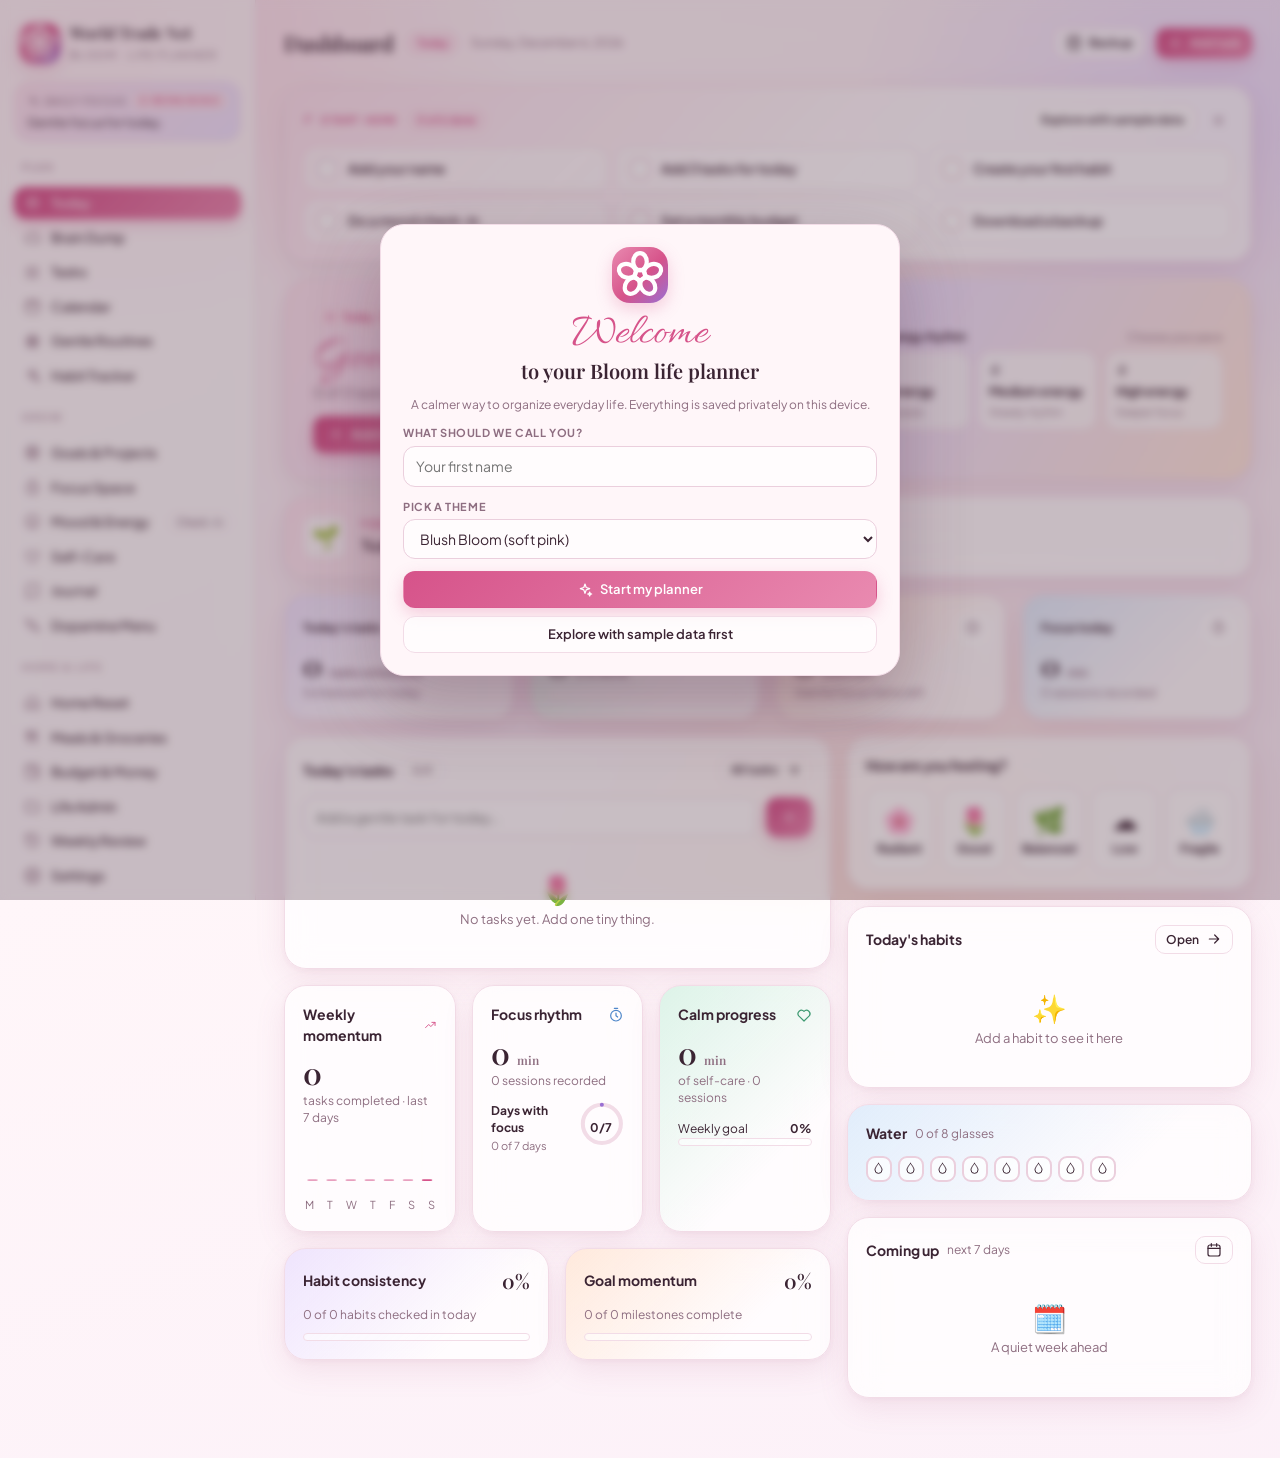
==== commit a24356e8: "update the list url" ====
--- a/p/bl-rgx7etac41/bloom-life-planner-offline.html
+++ b/p/bl-rgx7etac41/bloom-life-planner-offline.html
@@ -443,7 +443,7 @@
 /* shell */
 function shell(body) {
  const [title, chip] = TITLES[UI.view]; const rem = todayTasks().filter(t => !t.done).length;
- return `${DEMO ? `<div class="banner">🌸 You're exploring the free demo with sample data — changes reset when you close the tab. <a href="${SHOP}" target="_blank" rel="noopener">Get the full planner →</a></div>` : ''}
+ return `${DEMO ? `<div class="banner">🌸 You're exploring the free demo with sample data — changes reset when you close the tab. <a href="https://www.etsy.com/listing/4609011775/adhd-life-planner-app-all-in-one-digital" target="_blank" rel="noopener">Get the full planner →</a></div>` : ''}
  <div class="app"><aside class="side" id="side">
   <div class="brand"><div class="logo">${ic('flower')}</div><div><b>World Trade Net</b><small>Bloom · Life Planner</small></div></div>
   <div class="focuscard"><div class="k">${ic('spark', '').replace('<svg', '<svg width="12" height="12"')} Daily focus <span class="chip" style="padding:1px 7px;font-size:9.5px">${rem} remaining</span></div><div class="v">${esc(S.settings.focus || 'Gentle focus for today.')}</div></div>
